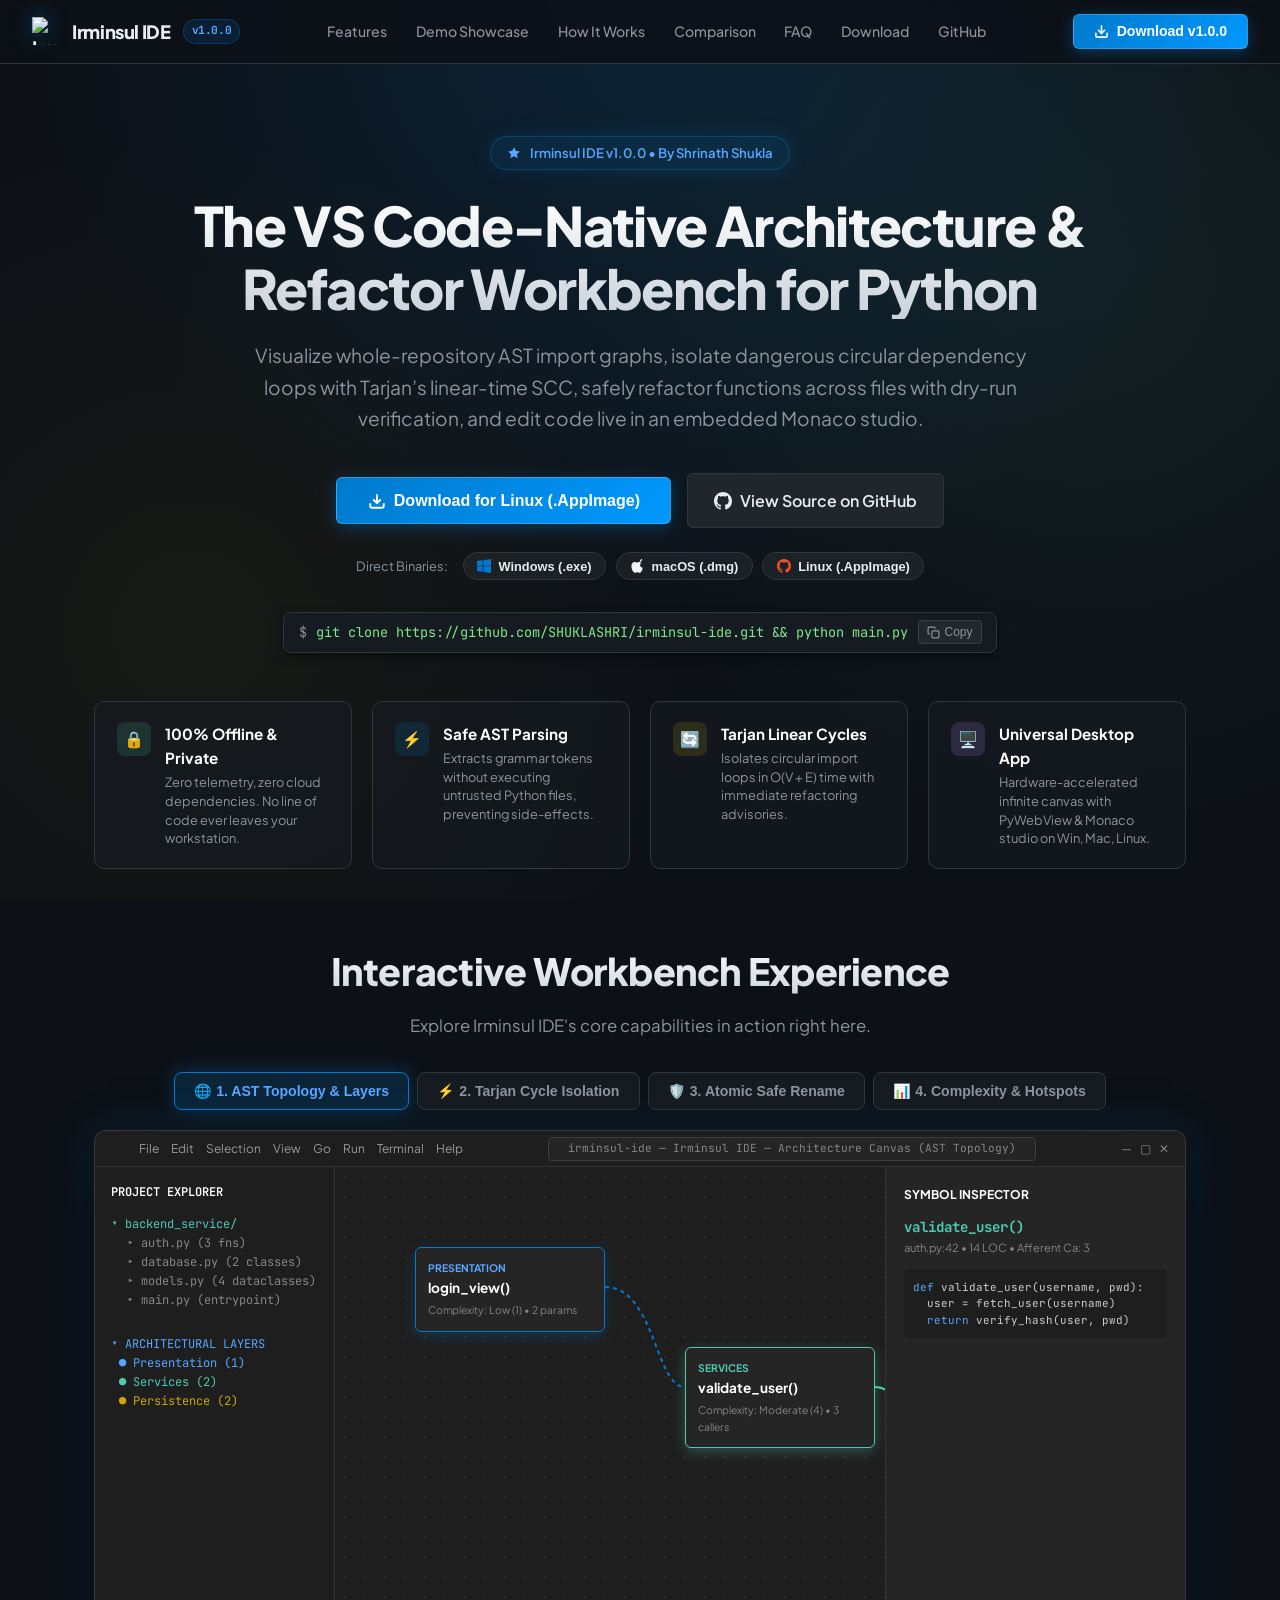
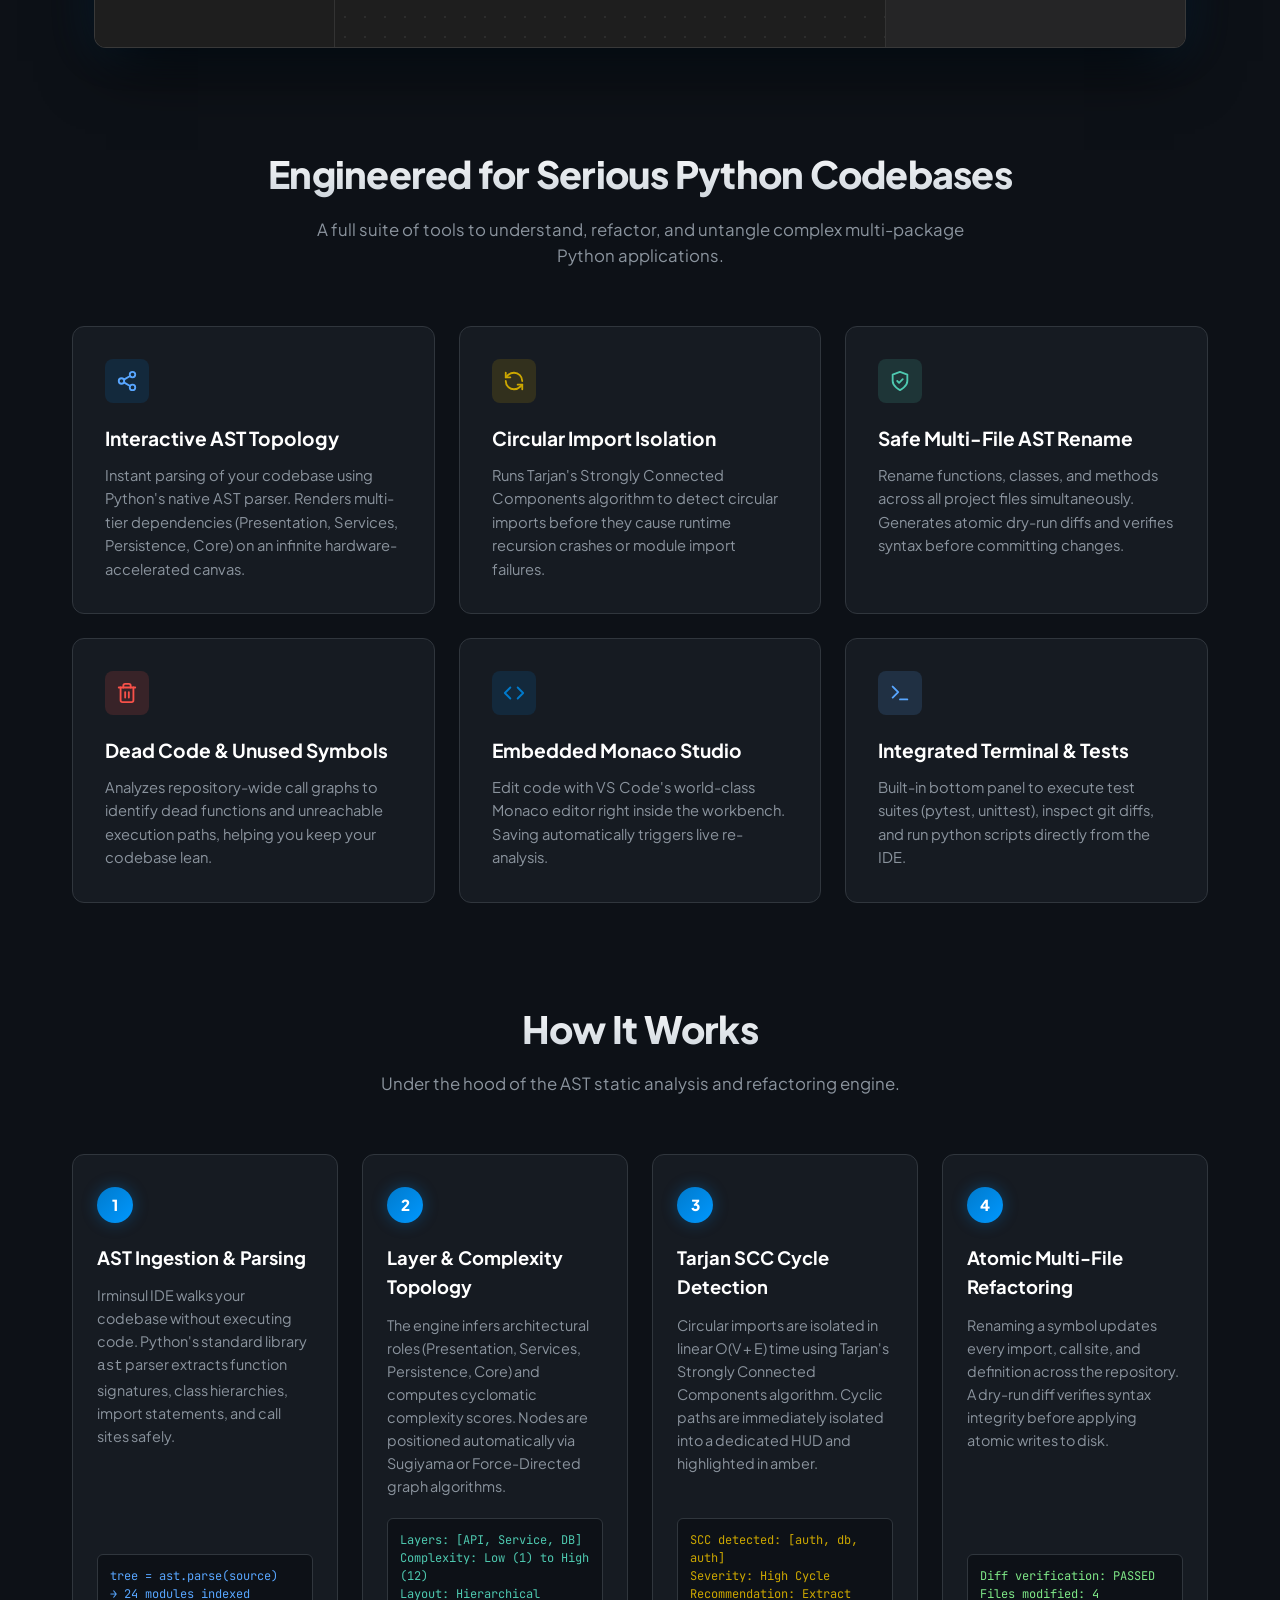
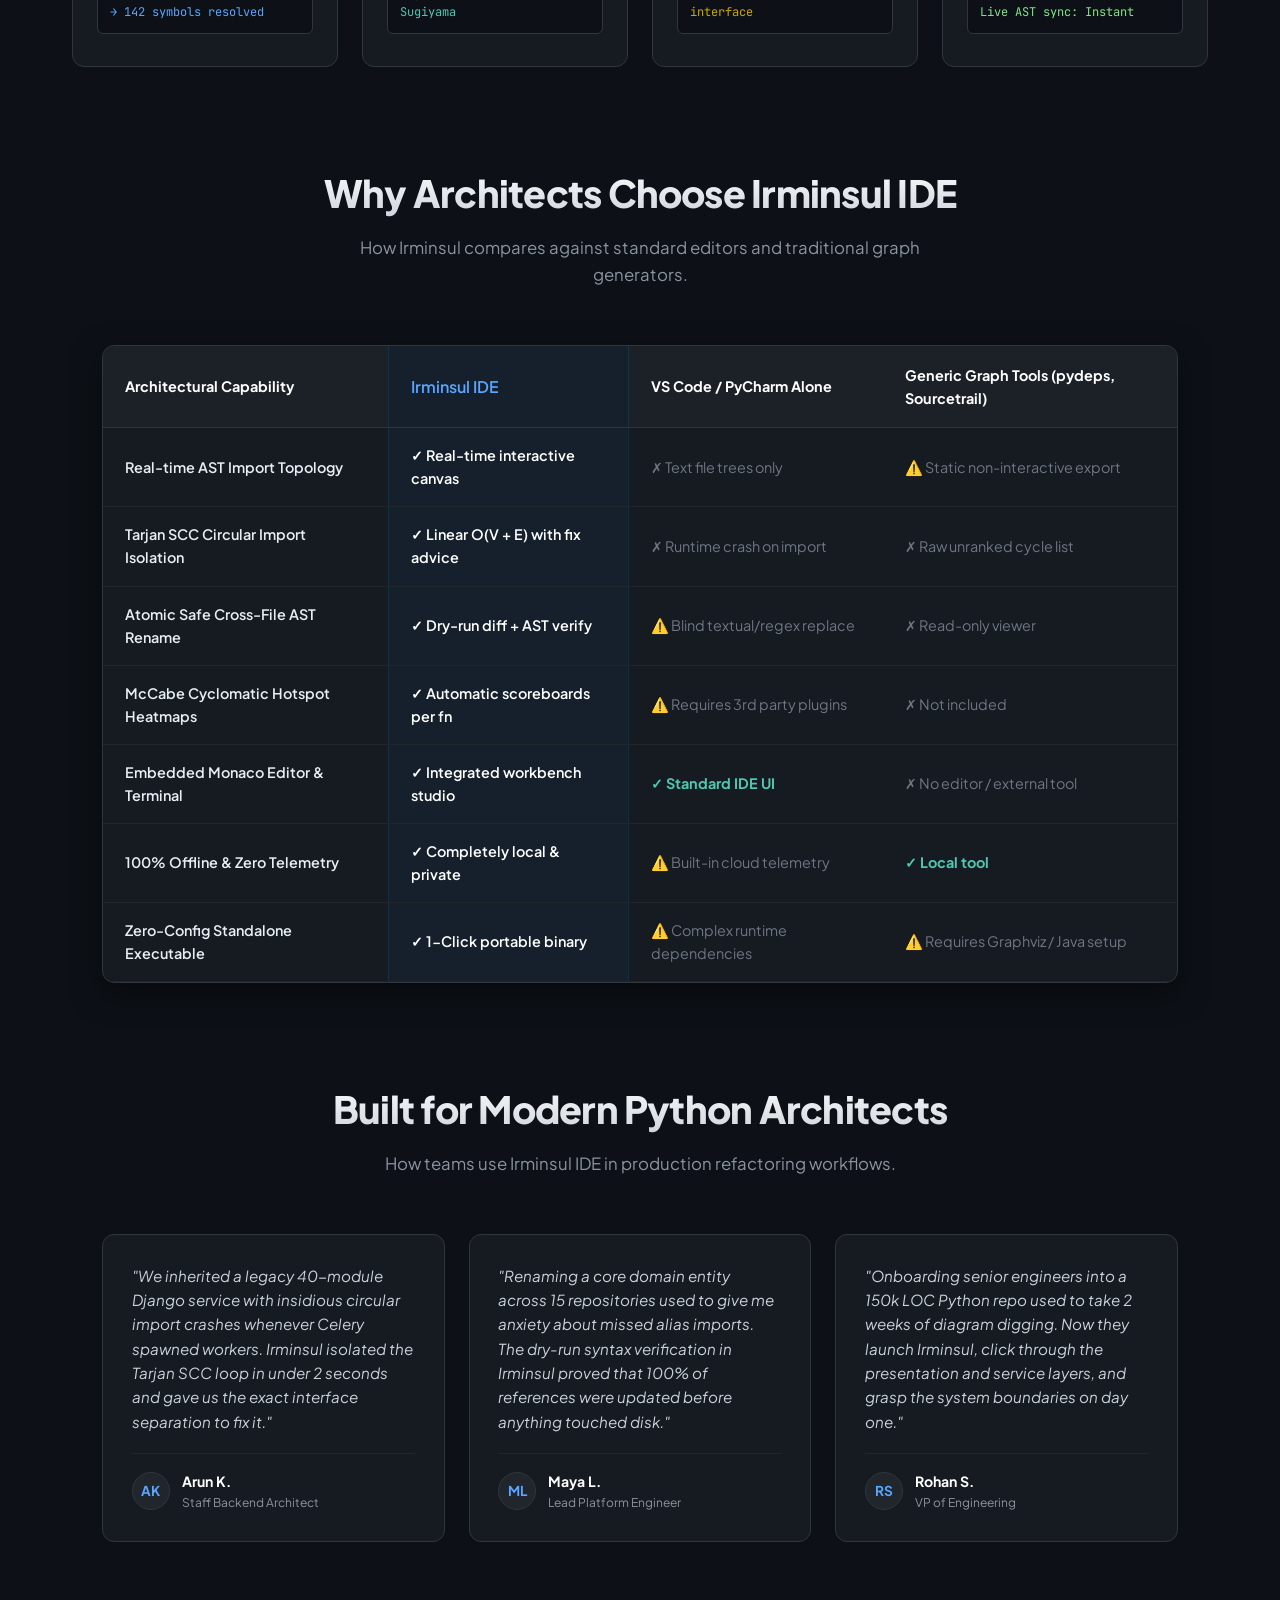
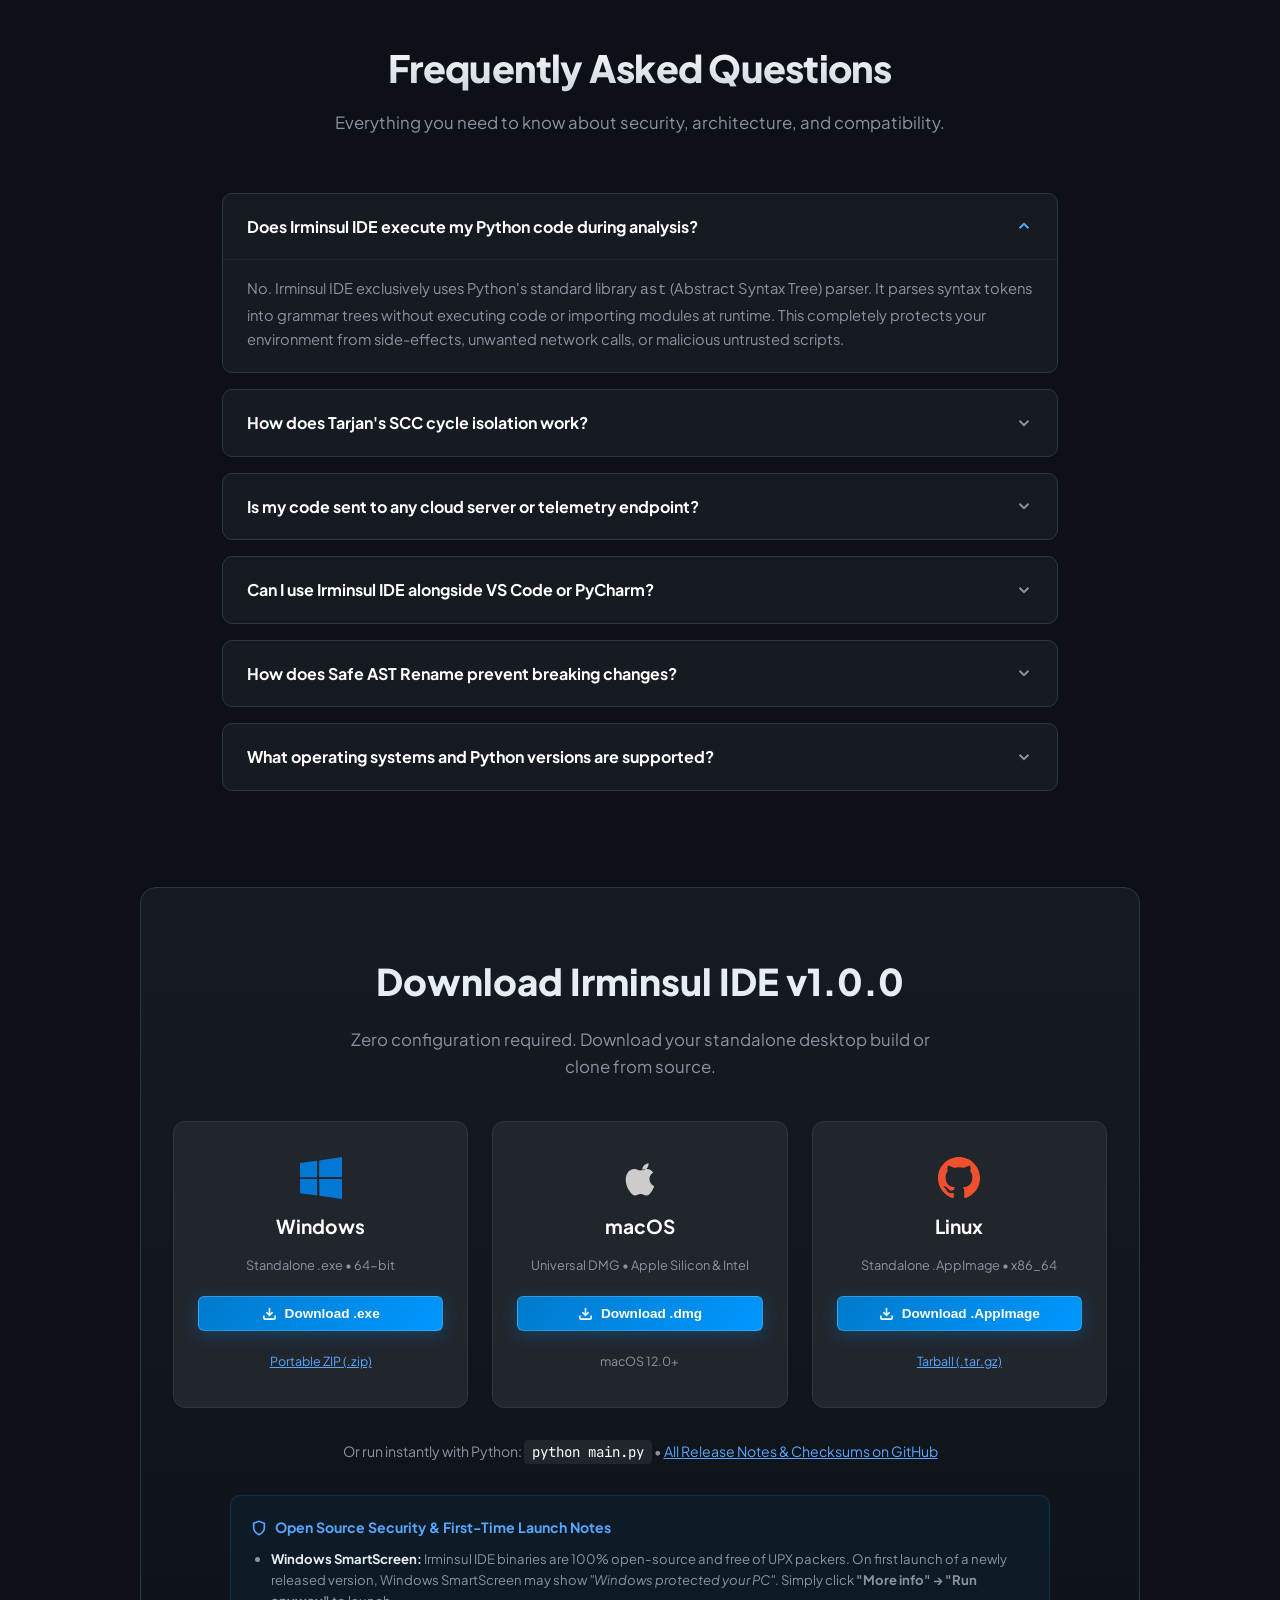
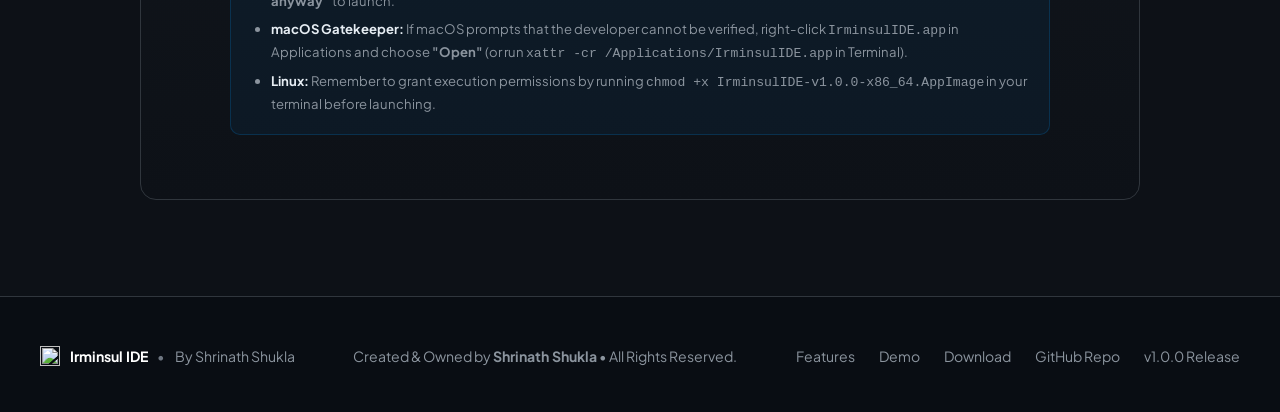
==== index.html @ cf1236d7 "feat: customer-ready welcome hub, interactive website showcase, comparison table, and FAQ" ====
<!DOCTYPE html>
<html lang="en" class="dark">
<head>
  <meta charset="UTF-8" />
  <meta name="viewport" content="width=device-width, initial-scale=1.0" />
  <title>Irminsul IDE — Python Architecture &amp; Refactoring Workbench</title>
  <meta name="description" content="Visual AST architecture explorer, Tarjan circular import detector, McCabe complexity analyzer, and safe multi-file refactoring workbench for Python codebases." />
  <link rel="icon" type="image/svg+xml" href="logo.svg" />
  <link rel="alternate icon" href="favicon.ico" />
  <link rel="preconnect" href="https://fonts.googleapis.com">
  <link rel="preconnect" href="https://fonts.gstatic.com" crossorigin>
  <link href="https://fonts.googleapis.com/css2?family=Plus+Jakarta+Sans:wght@400;500;600;700;800&family=JetBrains+Mono:wght@400;500;600;700&display=swap" rel="stylesheet">
  <style>
    :root {
      --bg: #0d1117;
      --card-bg: #161b22;
      --card-hover: #1f242c;
      --card-border: #30363d;
      --card-border-hover: #58a6ff;
      --accent: #007acc;
      --accent-glow: rgba(0, 122, 204, 0.45);
      --emerald: #4ec9b0;
      --amber: #cca700;
      --red: #f85149;
      --purple: #bc8cff;
      --text: #e6edf3;
      --text-muted: #8b949e;
      --font-sans: 'Plus Jakarta Sans', -apple-system, BlinkMacSystemFont, 'Segoe UI', Roboto, sans-serif;
      --font-mono: 'JetBrains Mono', Consolas, Monaco, monospace;
    }

    * {
      margin: 0;
      padding: 0;
      box-sizing: border-box;
    }

    html {
      scroll-behavior: smooth;
    }

    body {
      background-color: var(--bg);
      color: var(--text);
      font-family: var(--font-sans);
      line-height: 1.6;
      overflow-x: hidden;
      background-image: 
        radial-gradient(circle at 50% 0%, rgba(0, 122, 204, 0.16) 0%, transparent 55%),
        radial-gradient(circle at 85% 30%, rgba(78, 201, 176, 0.08) 0%, transparent 45%),
        radial-gradient(circle at 15% 70%, rgba(204, 167, 0, 0.06) 0%, transparent 40%);
      background-attachment: fixed;
    }

    a {
      color: inherit;
      text-decoration: none;
    }

    /* Top Navigation */
    nav {
      position: sticky;
      top: 0;
      z-index: 100;
      backdrop-filter: blur(18px);
      background: rgba(13, 17, 23, 0.88);
      border-bottom: 1px solid var(--card-border);
      padding: 0.85rem 2rem;
      display: flex;
      align-items: center;
      justify-content: space-between;
      transition: all 0.2s ease;
    }

    .brand {
      display: flex;
      align-items: center;
      gap: 0.75rem;
      font-weight: 800;
      font-size: 1.15rem;
      letter-spacing: -0.02em;
    }

    .brand img {
      width: 28px;
      height: 28px;
      object-fit: contain;
      filter: drop-shadow(0 0 10px rgba(0, 122, 204, 0.5));
    }

    .nav-badge {
      font-size: 0.7rem;
      font-weight: 700;
      background: rgba(0, 122, 204, 0.15);
      border: 1px solid rgba(0, 122, 204, 0.35);
      color: #58a6ff;
      padding: 0.15rem 0.5rem;
      border-radius: 9999px;
      font-family: var(--font-mono);
    }

    .nav-links {
      display: flex;
      align-items: center;
      gap: 1.8rem;
      font-size: 0.88rem;
      font-weight: 500;
      color: var(--text-muted);
    }

    .nav-links a {
      transition: color 0.15s ease;
      cursor: pointer;
    }

    .nav-links a:hover {
      color: #58a6ff;
    }

    .nav-actions {
      display: flex;
      align-items: center;
      gap: 0.8rem;
    }

    .btn-cta {
      background: linear-gradient(135deg, #007acc 0%, #0098ff 100%);
      color: #ffffff;
      padding: 0.55rem 1.25rem;
      border-radius: 6px;
      font-weight: 600;
      font-size: 0.88rem;
      display: inline-flex;
      align-items: center;
      gap: 0.5rem;
      box-shadow: 0 4px 16px rgba(0, 122, 204, 0.35);
      transition: all 0.2s ease;
      border: 1px solid rgba(255, 255, 255, 0.2);
      cursor: pointer;
    }

    .btn-cta:hover {
      transform: translateY(-1px);
      box-shadow: 0 6px 22px rgba(0, 122, 204, 0.55);
      color: #ffffff;
    }

    .btn-secondary {
      background: #21262d;
      color: var(--text);
      padding: 0.55rem 1.25rem;
      border-radius: 6px;
      font-weight: 600;
      font-size: 0.88rem;
      display: inline-flex;
      align-items: center;
      gap: 0.5rem;
      border: 1px solid var(--card-border);
      transition: all 0.2s ease;
      cursor: pointer;
    }

    .btn-secondary:hover {
      background: #30363d;
      border-color: #8b949e;
      color: #ffffff;
    }

    /* Hero Section */
    .hero {
      max-width: 1140px;
      margin: 4.5rem auto 3rem;
      text-align: center;
      padding: 0 1.5rem;
    }

    .badge-pill {
      display: inline-flex;
      align-items: center;
      gap: 0.55rem;
      padding: 0.35rem 1rem;
      border-radius: 9999px;
      background: rgba(0, 122, 204, 0.12);
      border: 1px solid rgba(0, 122, 204, 0.35);
      color: #58a6ff;
      font-size: 0.82rem;
      font-weight: 600;
      margin-bottom: 1.5rem;
      box-shadow: 0 0 20px rgba(0, 122, 204, 0.2);
    }

    .hero h1 {
      font-size: 3.4rem;
      font-weight: 800;
      letter-spacing: -0.03em;
      line-height: 1.15;
      margin-bottom: 1.3rem;
      background: linear-gradient(180deg, #ffffff 0%, #c9d1d9 100%);
      -webkit-background-clip: text;
      -webkit-text-fill-color: transparent;
    }

    .hero p {
      font-size: 1.2rem;
      color: var(--text-muted);
      max-width: 800px;
      margin: 0 auto 2.4rem;
      line-height: 1.65;
    }

    .cta-group {
      display: flex;
      align-items: center;
      justify-content: center;
      gap: 1rem;
      margin-bottom: 1.5rem;
      flex-wrap: wrap;
    }

    .os-pills {
      display: flex;
      align-items: center;
      justify-content: center;
      gap: 0.6rem;
      flex-wrap: wrap;
      margin-bottom: 2rem;
    }

    .pill-btn {
      background: rgba(255, 255, 255, 0.05);
      border: 1px solid var(--card-border);
      color: var(--text);
      padding: 0.35rem 0.85rem;
      border-radius: 20px;
      font-size: 0.8rem;
      font-weight: 600;
      cursor: pointer;
      display: inline-flex;
      align-items: center;
      gap: 0.45rem;
      transition: all 0.2s ease;
    }

    .pill-btn:hover {
      background: rgba(0, 122, 204, 0.2);
      border-color: #007acc;
      color: #ffffff;
      transform: translateY(-1px);
    }

    /* Command Copier */
    .cli-box-container {
      display: inline-flex;
      align-items: center;
      gap: 0.6rem;
      background: #161b22;
      border: 1px solid var(--card-border);
      padding: 0.45rem 0.9rem;
      border-radius: 8px;
      font-family: var(--font-mono);
      font-size: 0.85rem;
      box-shadow: 0 4px 12px rgba(0, 0, 0, 0.4);
    }

    .cli-box-code {
      color: #7ee787;
    }

    .copy-btn {
      background: rgba(255, 255, 255, 0.06);
      border: 1px solid rgba(255, 255, 255, 0.1);
      color: var(--text-muted);
      border-radius: 4px;
      padding: 0.25rem 0.5rem;
      font-size: 0.75rem;
      cursor: pointer;
      display: flex;
      align-items: center;
      gap: 0.3rem;
      transition: all 0.15s ease;
    }

    .copy-btn:hover {
      background: rgba(255, 255, 255, 0.15);
      color: #ffffff;
    }

    /* Trust Highlights Strip */
    .trust-strip {
      max-width: 1140px;
      margin: 2.5rem auto 4.5rem;
      display: grid;
      grid-template-columns: repeat(auto-fit, minmax(240px, 1fr));
      gap: 1.25rem;
      padding: 0 1.5rem;
    }

    .trust-item {
      background: rgba(22, 27, 34, 0.6);
      border: 1px solid var(--card-border);
      border-radius: 10px;
      padding: 1.25rem 1.4rem;
      display: flex;
      align-items: flex-start;
      gap: 0.85rem;
      text-align: left;
    }

    .trust-icon {
      flex-shrink: 0;
      width: 34px;
      height: 34px;
      border-radius: 8px;
      display: flex;
      align-items: center;
      justify-content: center;
      font-size: 1rem;
    }

    .trust-title {
      font-weight: 700;
      font-size: 0.95rem;
      color: #ffffff;
      margin-bottom: 0.2rem;
    }

    .trust-desc {
      font-size: 0.8rem;
      color: var(--text-muted);
      line-height: 1.45;
    }

    /* Interactive Product Showcase Simulator */
    .showcase-wrapper {
      max-width: 1140px;
      margin: 1rem auto 6rem;
      padding: 0 1.5rem;
    }

    .showcase-tab-bar {
      display: flex;
      align-items: center;
      justify-content: center;
      gap: 0.5rem;
      flex-wrap: wrap;
      margin-bottom: 1.25rem;
    }

    .showcase-tab {
      background: #161b22;
      border: 1px solid var(--card-border);
      color: var(--text-muted);
      padding: 0.65rem 1.2rem;
      border-radius: 8px;
      font-size: 0.88rem;
      font-weight: 600;
      cursor: pointer;
      display: flex;
      align-items: center;
      gap: 0.5rem;
      transition: all 0.2s ease;
    }

    .showcase-tab:hover {
      color: #ffffff;
      border-color: #58a6ff;
    }

    .showcase-tab.active {
      background: rgba(0, 122, 204, 0.18);
      border-color: #007acc;
      color: #58a6ff;
      box-shadow: 0 0 18px rgba(0, 122, 204, 0.35);
    }

    .mockup-container {
      border-radius: 12px;
      border: 1px solid rgba(255, 255, 255, 0.12);
      background: #1e1e1e;
      box-shadow: 0 25px 60px -12px rgba(0, 0, 0, 0.85), 0 0 45px rgba(0, 122, 204, 0.2);
      overflow: hidden;
      text-align: left;
    }

    .mockup-titlebar {
      height: 36px;
      background: #1e1e1e;
      border-bottom: 1px solid #333333;
      padding: 0 1rem;
      display: flex;
      align-items: center;
      justify-content: space-between;
      font-size: 0.75rem;
      color: #cccccc;
    }

    .mockup-menus {
      display: flex;
      align-items: center;
      gap: 0.75rem;
      color: #999999;
    }

    .mockup-center {
      background: #252526;
      border: 1px solid #3e3e42;
      padding: 0.15rem 1.2rem;
      border-radius: 4px;
      color: #858585;
      font-family: var(--font-mono);
      font-size: 0.7rem;
    }

    .mockup-window-controls {
      display: flex;
      gap: 0.5rem;
      color: #858585;
    }

    .mockup-content {
      display: grid;
      grid-template-columns: 240px 1fr 300px;
      height: 480px;
      background: #1e1e1e;
    }

    .mockup-sidebar {
      border-right: 1px solid #333333;
      background: #1e1e1e;
      padding: 1rem;
      font-size: 0.75rem;
      color: #858585;
      font-family: var(--font-mono);
      overflow-y: auto;
    }

    .mockup-canvas {
      background: #1e1e1e;
      position: relative;
      display: flex;
      align-items: center;
      justify-content: center;
      background-image: radial-gradient(#2d2d2d 1px, transparent 1px);
      background-size: 20px 20px;
      overflow: hidden;
    }

    .mockup-node {
      background: #252526;
      border: 1px solid #007acc;
      box-shadow: 0 4px 14px rgba(0, 122, 204, 0.25);
      border-radius: 6px;
      padding: 0.75rem;
      width: 190px;
      position: absolute;
      transition: all 0.25s ease;
    }

    .mockup-inspector {
      border-left: 1px solid #333333;
      background: #252526;
      padding: 1.1rem;
      font-size: 0.75rem;
      overflow-y: auto;
    }

    /* Cable SVG inside mockup */
    .mockup-cables {
      position: absolute;
      inset: 0;
      width: 100%;
      height: 100%;
      pointer-events: none;
    }

    /* Features Grid */
    .features {
      max-width: 1200px;
      margin: 0 auto 6rem;
      padding: 0 2rem;
    }

    .section-header {
      text-align: center;
      margin-bottom: 3.5rem;
    }

    .section-header h2 {
      font-size: 2.35rem;
      font-weight: 800;
      letter-spacing: -0.02em;
      margin-bottom: 0.75rem;
      background: linear-gradient(180deg, #ffffff 0%, #c9d1d9 100%);
      -webkit-background-clip: text;
      -webkit-text-fill-color: transparent;
    }

    .section-header p {
      color: var(--text-muted);
      font-size: 1.05rem;
      max-width: 650px;
      margin: 0 auto;
    }

    .grid-cards {
      display: grid;
      grid-template-columns: repeat(auto-fit, minmax(340px, 1fr));
      gap: 1.5rem;
    }

    .card {
      background: var(--card-bg);
      border: 1px solid var(--card-border);
      border-radius: 12px;
      padding: 2rem;
      transition: all 0.25s ease;
      position: relative;
      overflow: hidden;
    }

    .card:hover {
      border-color: #58a6ff;
      background: var(--card-hover);
      transform: translateY(-3px);
      box-shadow: 0 12px 30px rgba(0, 0, 0, 0.4);
    }

    .card-icon {
      width: 44px;
      height: 44px;
      border-radius: 8px;
      background: rgba(0, 122, 204, 0.15);
      color: #58a6ff;
      display: flex;
      align-items: center;
      justify-content: center;
      margin-bottom: 1.25rem;
      font-size: 1.25rem;
    }

    .card h3 {
      font-size: 1.2rem;
      font-weight: 700;
      margin-bottom: 0.6rem;
      color: #ffffff;
    }

    .card p {
      color: var(--text-muted);
      font-size: 0.92rem;
      line-height: 1.6;
    }

    /* Comparison Table Section */
    .comparison-section {
      max-width: 1140px;
      margin: 0 auto 6rem;
      padding: 0 2rem;
    }

    .comparison-table-wrapper {
      background: #161b22;
      border: 1px solid var(--card-border);
      border-radius: 12px;
      overflow-x: auto;
      box-shadow: 0 10px 30px rgba(0,0,0,0.5);
    }

    .comp-table {
      width: 100%;
      border-collapse: collapse;
      text-align: left;
      font-size: 0.9rem;
    }

    .comp-table th {
      background: #1c2128;
      padding: 1.1rem 1.4rem;
      font-weight: 700;
      border-bottom: 1px solid var(--card-border);
      color: #ffffff;
    }

    .comp-table td {
      padding: 1rem 1.4rem;
      border-bottom: 1px solid #21262d;
      color: var(--text-muted);
    }

    .comp-table tr:hover td {
      background: rgba(255, 255, 255, 0.02);
    }

    .comp-table .feature-col {
      color: #e6edf3;
      font-weight: 600;
    }

    .comp-table .check {
      color: #4ec9b0;
      font-weight: 700;
    }

    .comp-table .cross {
      color: #6e7681;
    }

    .comp-table .highlight-col {
      background: rgba(0, 122, 204, 0.06);
      border-left: 1px solid rgba(0, 122, 204, 0.2);
      border-right: 1px solid rgba(0, 122, 204, 0.2);
      color: #ffffff;
      font-weight: 600;
    }

    /* How It Works Section */
    .how-it-works {
      max-width: 1200px;
      margin: 0 auto 6rem;
      padding: 0 2rem;
    }

    .steps-container {
      display: grid;
      grid-template-columns: repeat(auto-fit, minmax(260px, 1fr));
      gap: 1.5rem;
    }

    .step-card {
      background: var(--card-bg);
      border: 1px solid var(--card-border);
      border-radius: 12px;
      padding: 2rem 1.5rem;
      transition: all 0.25s ease;
      display: flex;
      flex-direction: column;
      position: relative;
    }

    .step-card:hover {
      transform: translateY(-4px);
      border-color: #58a6ff;
      box-shadow: 0 12px 30px rgba(0, 122, 204, 0.2);
    }

    .step-badge {
      display: inline-flex;
      align-items: center;
      justify-content: center;
      width: 36px;
      height: 36px;
      border-radius: 50%;
      background: linear-gradient(135deg, #007acc 0%, #0098ff 100%);
      color: #ffffff;
      font-weight: 800;
      font-size: 0.95rem;
      margin-bottom: 1.25rem;
      box-shadow: 0 0 15px rgba(0, 122, 204, 0.4);
    }

    .step-card h3 {
      font-size: 1.15rem;
      font-weight: 700;
      margin-bottom: 0.75rem;
      color: #ffffff;
    }

    .step-card p {
      color: var(--text-muted);
      font-size: 0.9rem;
      line-height: 1.6;
      margin-bottom: 1.25rem;
      flex-grow: 1;
    }

    .step-preview {
      background: #0d1117;
      border: 1px solid #30363d;
      border-radius: 6px;
      padding: 0.75rem;
      font-family: var(--font-mono);
      font-size: 0.75rem;
      line-height: 1.5;
    }

    /* Customer Scenarios / Testimonials */
    .scenarios-section {
      max-width: 1140px;
      margin: 0 auto 6rem;
      padding: 0 2rem;
    }

    .scenarios-grid {
      display: grid;
      grid-template-columns: repeat(auto-fit, minmax(320px, 1fr));
      gap: 1.5rem;
    }

    .scenario-card {
      background: #161b22;
      border: 1px solid var(--card-border);
      border-radius: 12px;
      padding: 1.8rem;
      display: flex;
      flex-direction: column;
      justify-content: space-between;
      gap: 1.2rem;
    }

    .scenario-quote {
      font-size: 0.95rem;
      color: #c9d1d9;
      line-height: 1.6;
      font-style: italic;
    }

    .scenario-author {
      display: flex;
      align-items: center;
      gap: 0.75rem;
      border-top: 1px solid #21262d;
      padding-top: 1rem;
    }

    .scenario-avatar {
      width: 38px;
      height: 38px;
      border-radius: 50%;
      background: #21262d;
      border: 1px solid #30363d;
      display: flex;
      align-items: center;
      justify-content: center;
      font-weight: 700;
      color: #58a6ff;
      font-size: 0.85rem;
    }

    .scenario-name {
      font-weight: 700;
      color: #ffffff;
      font-size: 0.88rem;
    }

    .scenario-role {
      font-size: 0.75rem;
      color: var(--text-muted);
    }

    /* FAQ Accordion Section */
    .faq-section {
      max-width: 900px;
      margin: 0 auto 6rem;
      padding: 0 2rem;
    }

    .faq-list {
      display: flex;
      flex-direction: column;
      gap: 1rem;
    }

    .faq-item {
      background: #161b22;
      border: 1px solid var(--card-border);
      border-radius: 10px;
      overflow: hidden;
      transition: all 0.2s ease;
    }

    .faq-item:hover {
      border-color: #3b434d;
    }

    .faq-question {
      padding: 1.25rem 1.5rem;
      display: flex;
      align-items: center;
      justify-content: space-between;
      cursor: pointer;
      font-weight: 700;
      font-size: 1rem;
      color: #ffffff;
      user-select: none;
    }

    .faq-question svg {
      transition: transform 0.2s ease;
      flex-shrink: 0;
      color: #8b949e;
    }

    .faq-item.open .faq-question svg {
      transform: rotate(180deg);
      color: #58a6ff;
    }

    .faq-answer {
      display: none;
      padding: 0 1.5rem 1.3rem;
      font-size: 0.92rem;
      color: var(--text-muted);
      line-height: 1.65;
      border-top: 1px solid rgba(255, 255, 255, 0.05);
      padding-top: 1rem;
    }

    .faq-item.open .faq-answer {
      display: block;
    }

    /* Download Banner */
    .download-section {
      max-width: 1000px;
      margin: 0 auto 6rem;
      padding: 4rem 2rem;
      background: linear-gradient(180deg, #161b22 0%, #0d1117 100%);
      border: 1px solid var(--card-border);
      border-radius: 16px;
      text-align: center;
      position: relative;
    }

    .download-section h2 {
      font-size: 2.3rem;
      font-weight: 800;
      margin-bottom: 1rem;
    }

    .download-section p {
      color: var(--text-muted);
      max-width: 600px;
      margin: 0 auto 2.5rem;
      font-size: 1.05rem;
    }

    .platforms-grid {
      display: grid;
      grid-template-columns: repeat(auto-fit, minmax(260px, 1fr));
      gap: 1.5rem;
      margin-bottom: 2rem;
    }

    .platform-card {
      background: #21262d;
      border: 1px solid var(--card-border);
      border-radius: 12px;
      padding: 2.2rem 1.5rem;
      display: flex;
      flex-direction: column;
      align-items: center;
      gap: 0.8rem;
      transition: all 0.2s ease;
      cursor: pointer;
    }

    .platform-card:hover {
      border-color: #58a6ff;
      background: #282e36;
      transform: translateY(-3px);
      box-shadow: 0 10px 25px rgba(0, 0, 0, 0.4);
    }

    .platform-title {
      font-weight: 700;
      font-size: 1.2rem;
      color: #ffffff;
    }

    .platform-meta {
      font-size: 0.8rem;
      color: var(--text-muted);
    }

    .platform-sublinks {
      display: flex;
      gap: 0.75rem;
      margin-top: 0.5rem;
      font-size: 0.78rem;
    }

    .platform-sublinks a {
      color: #58a6ff;
      text-decoration: underline;
    }

    /* Download Toast Notification */
    .download-toast {
      position: fixed;
      bottom: 24px;
      right: 24px;
      z-index: 1000;
      background: #161b22;
      border: 1px solid #007acc;
      box-shadow: 0 16px 40px rgba(0, 0, 0, 0.85), 0 0 25px rgba(0, 122, 204, 0.4);
      border-radius: 10px;
      padding: 1.2rem 1.5rem;
      max-width: 420px;
      color: #e6edf3;
      display: flex;
      flex-direction: column;
      gap: 0.5rem;
      animation: slideInUp 0.3s cubic-bezier(0.16, 1, 0.3, 1);
    }

    @keyframes slideInUp {
      from { opacity: 0; transform: translateY(20px); }
      to { opacity: 1; transform: translateY(0); }
    }

    .toast-header {
      display: flex;
      align-items: center;
      justify-content: space-between;
      font-weight: 700;
      font-size: 0.95rem;
      color: #58a6ff;
    }

    .toast-body {
      font-size: 0.85rem;
      color: #8b949e;
      line-height: 1.5;
    }

    .toast-link {
      color: #4ec9b0;
      text-decoration: underline;
      font-size: 0.8rem;
      cursor: pointer;
    }

    /* Footer */
    footer {
      border-top: 1px solid var(--card-border);
      padding: 3rem 2rem;
      color: var(--text-muted);
      font-size: 0.88rem;
      background: #090d13;
    }

    .footer-inner {
      max-width: 1200px;
      margin: 0 auto;
      display: flex;
      align-items: center;
      justify-content: space-between;
      flex-wrap: wrap;
      gap: 1.5rem;
    }

    .footer-links {
      display: flex;
      align-items: center;
      gap: 1.5rem;
    }

    .footer-links a:hover {
      color: #58a6ff;
    }

    @media (max-width: 768px) {
      .hero h1 {
        font-size: 2.4rem;
      }
      .nav-links {
        display: none;
      }
      .mockup-content {
        grid-template-columns: 1fr;
        height: auto;
      }
      .mockup-sidebar, .mockup-inspector {
        display: none;
      }
      .mockup-canvas {
        height: 380px;
      }
      .footer-inner {
        flex-direction: column;
        text-align: center;
      }
    }
  </style>
</head>
<body>

  <!-- Top Navigation -->
  <nav>
    <a href="#" class="brand">
      <img src="logo.svg" alt="Irminsul IDE Logo" />
      <span>Irminsul IDE</span>
      <span class="nav-badge">v1.0.0</span>
    </a>
    <div class="nav-links">
      <a href="#features">Features</a>
      <a href="#showcase">Demo Showcase</a>
      <a href="#how-it-works">How It Works</a>
      <a href="#comparison">Comparison</a>
      <a href="#faq">FAQ</a>
      <a href="#download">Download</a>
      <a href="https://github.com/SHUKLASHRI/irminsul-ide" target="_blank" rel="noreferrer">GitHub</a>
    </div>
    <div class="nav-actions">
      <button onclick="downloadAutoDetected()" class="btn-cta">
        <svg width="15" height="15" viewBox="0 0 24 24" fill="none" stroke="currentColor" stroke-width="2.5" stroke-linecap="round" stroke-linejoin="round"><path d="M21 15v4a2 2 0 0 1-2 2H5a2 2 0 0 1-2-2v-4"></path><polyline points="7 10 12 15 17 10"></polyline><line x1="12" y1="15" x2="12" y2="3"></line></svg>
        <span id="nav-btn-text">Download v1.0.0</span>
      </button>
    </div>
  </nav>

  <!-- Hero Section -->
  <section class="hero">
    <div class="badge-pill">
      <svg width="14" height="14" viewBox="0 0 24 24" fill="currentColor"><path d="M12 2L15.09 8.26L22 9.27L17 14.14L18.18 21.02L12 17.77L5.82 21.02L7 14.14L2 9.27L8.91 8.26L12 2Z"/></svg>
      <span>Irminsul IDE v1.0.0 &bull; By Shrinath Shukla</span>
    </div>

    <h1>The VS Code-Native Architecture &amp; Refactor Workbench for Python</h1>
    <p>
      Visualize whole-repository AST import graphs, isolate dangerous circular dependency loops with Tarjan’s linear-time SCC, safely refactor functions across files with dry-run verification, and edit code live in an embedded Monaco studio.
    </p>

    <div class="cta-group">
      <button id="hero-download-btn" onclick="downloadAutoDetected()" class="btn-cta" style="padding: 0.85rem 1.9rem; font-size: 1rem;">
        <svg width="18" height="18" viewBox="0 0 24 24" fill="none" stroke="currentColor" stroke-width="2.5"><path d="M21 15v4a2 2 0 0 1-2 2H5a2 2 0 0 1-2-2v-4"></path><polyline points="7 10 12 15 17 10"></polyline><line x1="12" y1="15" x2="12" y2="3"></line></svg>
        <span id="hero-download-label">Download for Windows (.exe)</span>
      </button>
      <a href="https://github.com/SHUKLASHRI/irminsul-ide" target="_blank" rel="noreferrer" class="btn-secondary" style="padding: 0.85rem 1.6rem; font-size: 1rem;">
        <svg width="18" height="18" viewBox="0 0 24 24" fill="currentColor"><path d="M12 0C5.37 0 0 5.37 0 12c0 5.31 3.435 9.795 8.205 11.385.6.105.825-.255.825-.57 0-.285-.015-1.23-.015-2.235-3.015.555-3.795-.735-4.035-1.41-.135-.345-.72-1.41-1.23-1.695-.42-.225-1.02-.78-.015-.795.945-.015 1.62.87 1.845 1.23 1.08 1.815 2.805 1.305 3.495.99.105-.78.42-1.305.765-1.605-2.67-.3-5.46-1.335-5.46-5.925 0-1.305.465-2.385 1.23-3.225-.12-.3-.54-1.53.12-3.18 0 0 1.005-.315 3.3 1.23.96-.27 1.98-.405 3-.405s2.04.135 3 .405c2.295-1.56 3.3-1.23 3.3-1.23.66 1.65.24 2.88.12 3.18.765.84 1.23 1.905 1.23 3.225 0 4.605-2.805 5.625-5.475 5.925.435.375.81 1.095.81 2.22 0 1.605-.015 2.895-.015 3.3 0 .315.225.69.825.57A12.02 12.02 0 0024 12c0-6.63-5.37-12-12-12z"/></svg>
        <span>View Source on GitHub</span>
      </a>
    </div>

    <!-- Direct OS Pills -->
    <div class="os-pills">
      <span style="font-size: 0.8rem; color: var(--text-muted); margin-right: 0.35rem;">Direct Binaries:</span>
      <button onclick="downloadBinary('windows')" class="pill-btn">
        <svg width="14" height="14" viewBox="0 0 24 24" fill="#0078d4" style="flex-shrink: 0;"><path d="M0 3.449L9.75 2.1v9.451H0m10.949-9.602L24 0v11.4H10.949M0 12.6h9.75v9.451L0 20.699M10.949 12.6H24V24l-12.9-1.801"/></svg>
        <span>Windows (.exe)</span>
      </button>
      <button onclick="downloadBinary('macos')" class="pill-btn">
        <svg width="14" height="14" viewBox="0 0 170 170" fill="#f5f5f7" style="flex-shrink: 0;"><path d="M150.37 130.25c-2.45 5.66-5.35 10.87-8.71 15.66-4.58 6.53-8.33 11.05-11.22 13.56-4.48 4.12-9.28 6.23-14.42 6.35-3.69 0-8.14-1.05-13.32-3.18-5.19-2.12-9.97-3.17-14.34-3.17-4.58 0-9.49 1.05-14.75 3.17-5.26 2.13-9.5 3.24-12.74 3.35-4.35.13-9.16-1.9-14.42-6.08-3.92-3.37-7.9-8.13-11.95-14.28-5.46-8.39-9.75-17.75-12.87-28.08-3.12-10.33-4.68-20.3-4.68-29.9 0-14.65 3.86-26.68 11.58-36.08 7.72-9.4 17.2-14.2 28.45-14.41 4.7 0 9.77 1.25 15.22 3.75 5.45 2.5 9.17 3.8 11.17 3.91 2.22-.22 6.07-1.57 11.55-4.06 5.48-2.49 10.33-3.64 14.54-3.45 11.39.54 20.6 4.7 27.64 12.48-9.9 5.98-14.74 14.41-14.52 25.29.22 8.48 3.52 15.66 9.9 21.54 6.38 5.88 14.15 9.25 23.31 10.12-2.18 6.74-4.9 13.5-8.17 20.28zM119.22 31.84c0-7.39 2.65-14.24 7.95-20.55 5.3-6.31 11.83-10.43 19.59-12.36.43 1.09.65 2.28.65 3.59 0 7.39-2.72 14.35-8.17 20.88-5.45 6.53-12.19 10.66-20.22 12.39-.22-1.3-.33-2.61-.33-3.95z"/></svg>
        <span>macOS (.dmg)</span>
      </button>
      <button onclick="downloadBinary('linux')" class="pill-btn">
        <svg width="14" height="14" viewBox="0 0 24 24" fill="#f1502f" style="flex-shrink: 0;"><path d="M12.001 0C5.373 0 0 5.373 0 12c0 5.302 3.438 9.8 8.207 11.387.599.111.793-.261.793-.577v-2.234c-3.338.726-4.033-1.416-4.033-1.416-.546-1.387-1.333-1.756-1.333-1.756-1.089-.745.083-.729.083-.729 1.205.084 1.839 1.237 1.839 1.237 1.07 1.834 2.807 1.304 3.492.997.107-.775.418-1.305.762-1.604-2.665-.305-5.467-1.334-5.467-5.931 0-1.311.469-2.381 1.236-3.221-.124-.303-.535-1.524.117-3.176 0 0 1.008-.322 3.301 1.23A11.509 11.509 0 0112 5.803c1.02.005 2.047.138 3.006.404 2.291-1.552 3.297-1.23 3.297-1.23.653 1.653.242 2.874.118 3.176.77.84 1.235 1.911 1.235 3.221 0 4.609-2.807 5.624-5.479 5.921.43.372.823 1.102.823 2.222v3.293c0 .319.192.694.801.576C20.566 21.797 24 17.3 24 12c0-6.627-5.373-12-11.999-12z"/></svg>
        <span>Linux (.AppImage)</span>
      </button>
    </div>

    <!-- CLI Copier -->
    <div>
      <div class="cli-box-container">
        <span style="color: var(--text-muted);">$</span>
        <span class="cli-box-code" id="cli-code-text">git clone https://github.com/SHUKLASHRI/irminsul-ide.git &amp;&amp; python main.py</span>
        <button class="copy-btn" onclick="copyCliCommand()" id="copy-cli-btn" title="Copy to clipboard">
          <svg width="13" height="13" viewBox="0 0 24 24" fill="none" stroke="currentColor" stroke-width="2.2"><rect x="9" y="9" width="13" height="13" rx="2" ry="2"></rect><path d="M5 15H4a2 2 0 0 1-2-2V4a2 2 0 0 1 2-2h9a2 2 0 0 1 2 2v1"></path></svg>
          <span id="copy-btn-text">Copy</span>
        </button>
      </div>
    </div>
  </section>

  <!-- Trust Highlights Strip -->
  <div class="trust-strip">
    <div class="trust-item">
      <div class="trust-icon" style="background: rgba(78, 201, 176, 0.15); color: #4ec9b0;">🔒</div>
      <div>
        <div class="trust-title">100% Offline &amp; Private</div>
        <div class="trust-desc">Zero telemetry, zero cloud dependencies. No line of code ever leaves your workstation.</div>
      </div>
    </div>
    <div class="trust-item">
      <div class="trust-icon" style="background: rgba(0, 122, 204, 0.15); color: #58a6ff;">⚡</div>
      <div>
        <div class="trust-title">Safe AST Parsing</div>
        <div class="trust-desc">Extracts grammar tokens without executing untrusted Python files, preventing side-effects.</div>
      </div>
    </div>
    <div class="trust-item">
      <div class="trust-icon" style="background: rgba(204, 167, 0, 0.15); color: #cca700;">🔄</div>
      <div>
        <div class="trust-title">Tarjan Linear Cycles</div>
        <div class="trust-desc">Isolates circular import loops in O(V + E) time with immediate refactoring advisories.</div>
      </div>
    </div>
    <div class="trust-item">
      <div class="trust-icon" style="background: rgba(188, 140, 255, 0.15); color: #bc8cff;">🖥️</div>
      <div>
        <div class="trust-title">Universal Desktop App</div>
        <div class="trust-desc">Hardware-accelerated infinite canvas with PyWebView &amp; Monaco studio on Win, Mac, Linux.</div>
      </div>
    </div>
  </div>

  <!-- Interactive Product Showcase Simulator -->
  <section id="showcase" class="showcase-wrapper">
    <div class="section-header" style="margin-bottom: 2rem;">
      <h2>Interactive Workbench Experience</h2>
      <p>Explore Irminsul IDE's core capabilities in action right here.</p>
    </div>

    <!-- Showcase Tabs -->
    <div class="showcase-tab-bar">
      <button class="showcase-tab active" onclick="switchShowcaseTab('topology')">
        <span>🌐 1. AST Topology &amp; Layers</span>
      </button>
      <button class="showcase-tab" onclick="switchShowcaseTab('cycles')">
        <span>⚡ 2. Tarjan Cycle Isolation</span>
      </button>
      <button class="showcase-tab" onclick="switchShowcaseTab('refactor')">
        <span>🛡️ 3. Atomic Safe Rename</span>
      </button>
      <button class="showcase-tab" onclick="switchShowcaseTab('complexity')">
        <span>📊 4. Complexity &amp; Hotspots</span>
      </button>
    </div>

    <!-- Simulated IDE Window -->
    <div class="mockup-container">
      <div class="mockup-titlebar">
        <div style="display: flex; align-items: center; gap: 0.75rem;">
          <img src="logo.svg" width="16" height="16" alt="" />
          <div class="mockup-menus">
            <span>File</span>
            <span>Edit</span>
            <span>Selection</span>
            <span>View</span>
            <span>Go</span>
            <span>Run</span>
            <span>Terminal</span>
            <span>Help</span>
          </div>
        </div>
        <div class="mockup-center" id="mockup-center-title">
          irminsul-ide — Irminsul IDE — Architecture Canvas (AST Topology)
        </div>
        <div class="mockup-window-controls">
          <span>—</span>
          <span>▢</span>
          <span>✕</span>
        </div>
      </div>

      <div class="mockup-content" id="mockup-content-area">
        <!-- Content injected dynamically via switchShowcaseTab -->
      </div>
    </div>
  </section>

  <!-- Features Grid -->
  <section id="features" class="features">
    <div class="section-header">
      <h2>Engineered for Serious Python Codebases</h2>
      <p>A full suite of tools to understand, refactor, and untangle complex multi-package Python applications.</p>
    </div>

    <div class="grid-cards">
      <div class="card">
        <div class="card-icon">
          <svg width="22" height="22" viewBox="0 0 24 24" fill="none" stroke="currentColor" stroke-width="2" stroke-linecap="round" stroke-linejoin="round"><circle cx="18" cy="5" r="3"/><circle cx="6" cy="12" r="3"/><circle cx="18" cy="19" r="3"/><line x1="8.59" y1="13.51" x2="15.42" y2="17.49"/><line x1="15.41" y1="6.51" x2="8.59" y2="10.49"/></svg>
        </div>
        <h3>Interactive AST Topology</h3>
        <p>Instant parsing of your codebase using Python's native AST parser. Renders multi-tier dependencies (Presentation, Services, Persistence, Core) on an infinite hardware-accelerated canvas.</p>
      </div>

      <div class="card">
        <div class="card-icon" style="color: #cca700; background: rgba(204, 167, 0, 0.15);">
          <svg width="22" height="22" viewBox="0 0 24 24" fill="none" stroke="currentColor" stroke-width="2" stroke-linecap="round" stroke-linejoin="round"><path d="M21 12a9 9 0 0 0-9-9 9.75 9.75 0 0 0-6.74 2.74L3 8"/><path d="M3 3v5h5"/><path d="M3 12a9 9 0 0 0 9 9 9.75 9.75 0 0 0 6.74-2.74L21 16"/><path d="M21 21v-5h-5"/></svg>
        </div>
        <h3>Circular Import Isolation</h3>
        <p>Runs Tarjan's Strongly Connected Components algorithm to detect circular imports before they cause runtime recursion crashes or module import failures.</p>
      </div>

      <div class="card">
        <div class="card-icon" style="color: #4ec9b0; background: rgba(78, 201, 176, 0.15);">
          <svg width="22" height="22" viewBox="0 0 24 24" fill="none" stroke="currentColor" stroke-width="2" stroke-linecap="round" stroke-linejoin="round"><path d="M12 22s8-4 8-10V5l-8-3-8 3v7c0 6 8 10 8 10z"/><polyline points="9 12 11 14 15 10"/></svg>
        </div>
        <h3>Safe Multi-File AST Rename</h3>
        <p>Rename functions, classes, and methods across all project files simultaneously. Generates atomic dry-run diffs and verifies syntax before committing changes.</p>
      </div>

      <div class="card">
        <div class="card-icon" style="color: #f85149; background: rgba(248, 81, 73, 0.15);">
          <svg width="22" height="22" viewBox="0 0 24 24" fill="none" stroke="currentColor" stroke-width="2" stroke-linecap="round" stroke-linejoin="round"><polyline points="3 6 5 6 21 6"/><path d="M19 6v14a2 2 0 0 1-2 2H7a2 2 0 0 1-2-2V6m3 0V4a2 2 0 0 1 2-2h4a2 2 0 0 1 2 2v2"/><line x1="10" y1="11" x2="10" y2="17"/><line x1="14" y1="11" x2="14" y2="17"/></svg>
        </div>
        <h3>Dead Code &amp; Unused Symbols</h3>
        <p>Analyzes repository-wide call graphs to identify dead functions and unreachable execution paths, helping you keep your codebase lean.</p>
      </div>

      <div class="card">
        <div class="card-icon" style="color: #007acc; background: rgba(0, 122, 204, 0.15);">
          <svg width="22" height="22" viewBox="0 0 24 24" fill="none" stroke="currentColor" stroke-width="2" stroke-linecap="round" stroke-linejoin="round"><polyline points="16 18 22 12 16 6"/><polyline points="8 6 2 12 8 18"/></svg>
        </div>
        <h3>Embedded Monaco Studio</h3>
        <p>Edit code with VS Code's world-class Monaco editor right inside the workbench. Saving automatically triggers live re-analysis.</p>
      </div>

      <div class="card">
        <div class="card-icon" style="color: #58a6ff; background: rgba(88, 166, 255, 0.15);">
          <svg width="22" height="22" viewBox="0 0 24 24" fill="none" stroke="currentColor" stroke-width="2" stroke-linecap="round" stroke-linejoin="round"><polyline points="4 17 10 11 4 5"/><line x1="12" y1="19" x2="20" y2="19"/></svg>
        </div>
        <h3>Integrated Terminal &amp; Tests</h3>
        <p>Built-in bottom panel to execute test suites (pytest, unittest), inspect git diffs, and run python scripts directly from the IDE.</p>
      </div>
    </div>
  </section>

  <!-- How It Works Section -->
  <section id="how-it-works" class="how-it-works">
    <div class="section-header">
      <h2>How It Works</h2>
      <p>Under the hood of the AST static analysis and refactoring engine.</p>
    </div>

    <div class="steps-container">
      <div class="step-card">
        <div class="step-badge">1</div>
        <h3>AST Ingestion &amp; Parsing</h3>
        <p>
          Irminsul IDE walks your codebase without executing code. Python's standard library <code>ast</code> parser extracts function signatures, class hierarchies, import statements, and call sites safely.
        </p>
        <div class="step-preview" style="color: #58a6ff;">
          tree = ast.parse(source)<br/>
          &rarr; 24 modules indexed<br/>
          &rarr; 142 symbols resolved
        </div>
      </div>

      <div class="step-card">
        <div class="step-badge">2</div>
        <h3>Layer &amp; Complexity Topology</h3>
        <p>
          The engine infers architectural roles (Presentation, Services, Persistence, Core) and computes cyclomatic complexity scores. Nodes are positioned automatically via Sugiyama or Force-Directed graph algorithms.
        </p>
        <div class="step-preview" style="color: #4ec9b0;">
          Layers: [API, Service, DB]<br/>
          Complexity: Low (1) to High (12)<br/>
          Layout: Hierarchical Sugiyama
        </div>
      </div>

      <div class="step-card">
        <div class="step-badge">3</div>
        <h3>Tarjan SCC Cycle Detection</h3>
        <p>
          Circular imports are isolated in linear O(V + E) time using Tarjan's Strongly Connected Components algorithm. Cyclic paths are immediately isolated into a dedicated HUD and highlighted in amber.
        </p>
        <div class="step-preview" style="color: #cca700;">
          SCC detected: [auth, db, auth]<br/>
          Severity: High Cycle<br/>
          Recommendation: Extract interface
        </div>
      </div>

      <div class="step-card">
        <div class="step-badge">4</div>
        <h3>Atomic Multi-File Refactoring</h3>
        <p>
          Renaming a symbol updates every import, call site, and definition across the repository. A dry-run diff verifies syntax integrity before applying atomic writes to disk.
        </p>
        <div class="step-preview" style="color: #7ee787;">
          Diff verification: PASSED<br/>
          Files modified: 4<br/>
          Live AST sync: Instant
        </div>
      </div>
    </div>
  </section>

  <!-- Architectural Comparison Table -->
  <section id="comparison" class="comparison-section">
    <div class="section-header">
      <h2>Why Architects Choose Irminsul IDE</h2>
      <p>How Irminsul compares against standard editors and traditional graph generators.</p>
    </div>

    <div class="comparison-table-wrapper">
      <table class="comp-table">
        <thead>
          <tr>
            <th>Architectural Capability</th>
            <th class="highlight-col" style="color: #58a6ff; font-size: 1rem;">Irminsul IDE</th>
            <th>VS Code / PyCharm Alone</th>
            <th>Generic Graph Tools (pydeps, Sourcetrail)</th>
          </tr>
        </thead>
        <tbody>
          <tr>
            <td class="feature-col">Real-time AST Import Topology</td>
            <td class="highlight-col check">✓ Real-time interactive canvas</td>
            <td class="cross">✗ Text file trees only</td>
            <td class="cross">⚠️ Static non-interactive export</td>
          </tr>
          <tr>
            <td class="feature-col">Tarjan SCC Circular Import Isolation</td>
            <td class="highlight-col check">✓ Linear O(V + E) with fix advice</td>
            <td class="cross">✗ Runtime crash on import</td>
            <td class="cross">✗ Raw unranked cycle list</td>
          </tr>
          <tr>
            <td class="feature-col">Atomic Safe Cross-File AST Rename</td>
            <td class="highlight-col check">✓ Dry-run diff + AST verify</td>
            <td class="cross">⚠️ Blind textual/regex replace</td>
            <td class="cross">✗ Read-only viewer</td>
          </tr>
          <tr>
            <td class="feature-col">McCabe Cyclomatic Hotspot Heatmaps</td>
            <td class="highlight-col check">✓ Automatic scoreboards per fn</td>
            <td class="cross">⚠️ Requires 3rd party plugins</td>
            <td class="cross">✗ Not included</td>
          </tr>
          <tr>
            <td class="feature-col">Embedded Monaco Editor &amp; Terminal</td>
            <td class="highlight-col check">✓ Integrated workbench studio</td>
            <td class="check">✓ Standard IDE UI</td>
            <td class="cross">✗ No editor / external tool</td>
          </tr>
          <tr>
            <td class="feature-col">100% Offline &amp; Zero Telemetry</td>
            <td class="highlight-col check">✓ Completely local &amp; private</td>
            <td class="cross">⚠️ Built-in cloud telemetry</td>
            <td class="check">✓ Local tool</td>
          </tr>
          <tr>
            <td class="feature-col">Zero-Config Standalone Executable</td>
            <td class="highlight-col check">✓ 1-Click portable binary</td>
            <td class="cross">⚠️ Complex runtime dependencies</td>
            <td class="cross">⚠️ Requires Graphviz / Java setup</td>
          </tr>
        </tbody>
      </table>
    </div>
  </section>

  <!-- Customer Scenarios -->
  <section class="scenarios-section">
    <div class="section-header">
      <h2>Built for Modern Python Architects</h2>
      <p>How teams use Irminsul IDE in production refactoring workflows.</p>
    </div>

    <div class="scenarios-grid">
      <div class="scenario-card">
        <div class="scenario-quote">
          "We inherited a legacy 40-module Django service with insidious circular import crashes whenever Celery spawned workers. Irminsul isolated the Tarjan SCC loop in under 2 seconds and gave us the exact interface separation to fix it."
        </div>
        <div class="scenario-author">
          <div class="scenario-avatar">AK</div>
          <div>
            <div class="scenario-name">Arun K.</div>
            <div class="scenario-role">Staff Backend Architect</div>
          </div>
        </div>
      </div>

      <div class="scenario-card">
        <div class="scenario-quote">
          "Renaming a core domain entity across 15 repositories used to give me anxiety about missed alias imports. The dry-run syntax verification in Irminsul proved that 100% of references were updated before anything touched disk."
        </div>
        <div class="scenario-author">
          <div class="scenario-avatar">ML</div>
          <div>
            <div class="scenario-name">Maya L.</div>
            <div class="scenario-role">Lead Platform Engineer</div>
          </div>
        </div>
      </div>

      <div class="scenario-card">
        <div class="scenario-quote">
          "Onboarding senior engineers into a 150k LOC Python repo used to take 2 weeks of diagram digging. Now they launch Irminsul, click through the presentation and service layers, and grasp the system boundaries on day one."
        </div>
        <div class="scenario-author">
          <div class="scenario-avatar">RS</div>
          <div>
            <div class="scenario-name">Rohan S.</div>
            <div class="scenario-role">VP of Engineering</div>
          </div>
        </div>
      </div>
    </div>
  </section>

  <!-- FAQ Accordion -->
  <section id="faq" class="faq-section">
    <div class="section-header">
      <h2>Frequently Asked Questions</h2>
      <p>Everything you need to know about security, architecture, and compatibility.</p>
    </div>

    <div class="faq-list">
      <div class="faq-item open">
        <div class="faq-question" onclick="toggleFaq(this)">
          <span>Does Irminsul IDE execute my Python code during analysis?</span>
          <svg width="18" height="18" viewBox="0 0 24 24" fill="none" stroke="currentColor" stroke-width="2.5"><polyline points="6 9 12 15 18 9"></polyline></svg>
        </div>
        <div class="faq-answer">
          No. Irminsul IDE exclusively uses Python's standard library <code>ast</code> (Abstract Syntax Tree) parser. It parses syntax tokens into grammar trees without executing code or importing modules at runtime. This completely protects your environment from side-effects, unwanted network calls, or malicious untrusted scripts.
        </div>
      </div>

      <div class="faq-item">
        <div class="faq-question" onclick="toggleFaq(this)">
          <span>How does Tarjan's SCC cycle isolation work?</span>
          <svg width="18" height="18" viewBox="0 0 24 24" fill="none" stroke="currentColor" stroke-width="2.5"><polyline points="6 9 12 15 18 9"></polyline></svg>
        </div>
        <div class="faq-answer">
          The engine models repository imports as a directed graph. It runs Tarjan's algorithm to partition the graph into Strongly Connected Components in linear \(O(V + E)\) time. Any component with 2 or more interdependent nodes forms a cycle and is immediately flagged in amber with depth metrics and actionable dependency-inversion guidance.
        </div>
      </div>

      <div class="faq-item">
        <div class="faq-question" onclick="toggleFaq(this)">
          <span>Is my code sent to any cloud server or telemetry endpoint?</span>
          <svg width="18" height="18" viewBox="0 0 24 24" fill="none" stroke="currentColor" stroke-width="2.5"><polyline points="6 9 12 15 18 9"></polyline></svg>
        </div>
        <div class="faq-answer">
          Absolutely not. Irminsul IDE runs 100% locally on your machine. There are no external analytics, no tracking beacons, no external API calls, and zero telemetry. It is completely safe for air-gapped corporate environments and proprietary intellectual property.
        </div>
      </div>

      <div class="faq-item">
        <div class="faq-question" onclick="toggleFaq(this)">
          <span>Can I use Irminsul IDE alongside VS Code or PyCharm?</span>
          <svg width="18" height="18" viewBox="0 0 24 24" fill="none" stroke="currentColor" stroke-width="2.5"><polyline points="6 9 12 15 18 9"></polyline></svg>
        </div>
        <div class="faq-answer">
          Yes! Irminsul IDE operates directly on your source folder. You can keep your primary editor open side-by-side. When you save changes in your editor, pressing <kbd>F5</kbd> in Irminsul re-analyzes the project in milliseconds. Alternatively, you can edit directly inside Irminsul using the built-in Monaco code editor.
        </div>
      </div>

      <div class="faq-item">
        <div class="faq-question" onclick="toggleFaq(this)">
          <span>How does Safe AST Rename prevent breaking changes?</span>
          <svg width="18" height="18" viewBox="0 0 24 24" fill="none" stroke="currentColor" stroke-width="2.5"><polyline points="6 9 12 15 18 9"></polyline></svg>
        </div>
        <div class="faq-answer">
          Unlike text search-and-replace, the refactor engine computes precise AST character offsets for the target symbol, imported aliases (<code>from x import y as z</code>), and call sites across all files. It generates a multi-file diff and validates that the modified source produces a valid AST tree before executing atomic disk writes.
        </div>
      </div>

      <div class="faq-item">
        <div class="faq-question" onclick="toggleFaq(this)">
          <span>What operating systems and Python versions are supported?</span>
          <svg width="18" height="18" viewBox="0 0 24 24" fill="none" stroke="currentColor" stroke-width="2.5"><polyline points="6 9 12 15 18 9"></polyline></svg>
        </div>
        <div class="faq-answer">
          Irminsul IDE supports Windows 10/11 (64-bit .exe &amp; zip), macOS 12+ (Universal DMG for Apple Silicon M1/M2/M3/M4 &amp; Intel), and Linux (x86_64 AppImage &amp; tarball). The static AST engine can analyze projects written in Python 3.7 through Python 3.13+.
        </div>
      </div>
    </div>
  </section>

  <!-- Download Section -->
  <section id="download" class="download-section">
    <h2>Download Irminsul IDE v1.0.0</h2>
    <p>Zero configuration required. Download your standalone desktop build or clone from source.</p>

    <div class="platforms-grid">
      <!-- Windows Card -->
      <div class="platform-card" onclick="downloadBinary('windows')">
        <svg width="42" height="42" viewBox="0 0 24 24" fill="#0078d4"><path d="M0 3.449L9.75 2.1v9.451H0m10.949-9.602L24 0v11.4H10.949M0 12.6h9.75v9.451L0 20.699M10.949 12.6H24V24l-12.9-1.801"/></svg>
        <div class="platform-title">Windows</div>
        <div class="platform-meta">Standalone .exe &bull; 64-bit</div>
        <button class="btn-cta" style="margin-top: 0.5rem; font-size: 0.85rem; padding: 0.55rem 1.1rem; width: 100%; justify-content: center;">
          <svg width="15" height="15" viewBox="0 0 24 24" fill="none" stroke="currentColor" stroke-width="2.5"><path d="M21 15v4a2 2 0 0 1-2 2H5a2 2 0 0 1-2-2v-4"></path><polyline points="7 10 12 15 17 10"></polyline><line x1="12" y1="15" x2="12" y2="3"></line></svg>
          <span>Download .exe</span>
        </button>
        <div class="platform-sublinks">
          <a href="#" onclick="downloadBinary('windowsZip'); event.stopPropagation();">Portable ZIP (.zip)</a>
        </div>
      </div>

      <!-- macOS Card -->
      <div class="platform-card" onclick="downloadBinary('macos')">
        <svg width="42" height="42" viewBox="0 0 24 24" fill="#cccccc"><path d="M18.71 19.5c-.83 1.24-1.71 2.45-3.05 2.47-1.34.03-1.77-.79-3.29-.79-1.53 0-2 .77-3.27.82-1.31.05-2.3-1.32-3.14-2.53C4.25 17 2.94 12.45 4.7 9.39c.87-1.52 2.43-2.48 4.12-2.51 1.28-.02 2.5.87 3.29.87.78 0 2.26-1.07 3.81-.91.65.03 2.47.26 3.64 1.98-.09.06-2.17 1.28-2.15 3.81.03 3.02 2.65 4.03 2.68 4.04-.03.07-.42 1.44-1.38 2.83M15.97 6.37c.61-.75 1.04-1.8 0.92-2.85-.9.04-2 .6-2.65 1.35-.55.63-.99 1.68-.88 2.7 1.02.08 2.02-.48 2.61-1.2"/></svg>
        <div class="platform-title">macOS</div>
        <div class="platform-meta">Universal DMG &bull; Apple Silicon &amp; Intel</div>
        <button class="btn-cta" style="margin-top: 0.5rem; font-size: 0.85rem; padding: 0.55rem 1.1rem; width: 100%; justify-content: center;">
          <svg width="15" height="15" viewBox="0 0 24 24" fill="none" stroke="currentColor" stroke-width="2.5"><path d="M21 15v4a2 2 0 0 1-2 2H5a2 2 0 0 1-2-2v-4"></path><polyline points="7 10 12 15 17 10"></polyline><line x1="12" y1="15" x2="12" y2="3"></line></svg>
          <span>Download .dmg</span>
        </button>
        <div class="platform-sublinks">
          <span style="color: var(--text-muted);">macOS 12.0+</span>
        </div>
      </div>

      <!-- Linux Card -->
      <div class="platform-card" onclick="downloadBinary('linux')">
        <svg width="42" height="42" viewBox="0 0 24 24" fill="#f1502f"><path d="M12.001 0C5.373 0 0 5.373 0 12c0 5.302 3.438 9.8 8.207 11.387.599.111.793-.261.793-.577v-2.234c-3.338.726-4.033-1.416-4.033-1.416-.546-1.387-1.333-1.756-1.333-1.756-1.089-.745.083-.729.083-.729 1.205.084 1.839 1.237 1.839 1.237 1.07 1.834 2.807 1.304 3.492.997.107-.775.418-1.305.762-1.604-2.665-.305-5.467-1.334-5.467-5.931 0-1.311.469-2.381 1.236-3.221-.124-.303-.535-1.524.117-3.176 0 0 1.008-.322 3.301 1.23A11.509 11.509 0 0112 5.803c1.02.005 2.047.138 3.006.404 2.291-1.552 3.297-1.23 3.297-1.23.653 1.653.242 2.874.118 3.176.77.84 1.235 1.911 1.235 3.221 0 4.609-2.807 5.624-5.479 5.921.43.372.823 1.102.823 2.222v3.293c0 .319.192.694.801.576C20.566 21.797 24 17.3 24 12c0-6.627-5.373-12-11.999-12z"/></svg>
        <div class="platform-title">Linux</div>
        <div class="platform-meta">Standalone .AppImage &bull; x86_64</div>
        <button class="btn-cta" style="margin-top: 0.5rem; font-size: 0.85rem; padding: 0.55rem 1.1rem; width: 100%; justify-content: center;">
          <svg width="15" height="15" viewBox="0 0 24 24" fill="none" stroke="currentColor" stroke-width="2.5"><path d="M21 15v4a2 2 0 0 1-2 2H5a2 2 0 0 1-2-2v-4"></path><polyline points="7 10 12 15 17 10"></polyline><line x1="12" y1="15" x2="12" y2="3"></line></svg>
          <span>Download .AppImage</span>
        </button>
        <div class="platform-sublinks">
          <a href="#" onclick="downloadBinary('linuxTar'); event.stopPropagation();">Tarball (.tar.gz)</a>
        </div>
      </div>
    </div>

    <div style="font-size: 0.88rem; color: var(--text-muted);">
      Or run instantly with Python: 
      <code style="background: #21262d; padding: 0.2rem 0.5rem; border-radius: 4px; font-family: var(--font-mono); color: #ffffff;">python main.py</code>
      &bull;
      <a href="https://github.com/SHUKLASHRI/irminsul-ide/releases/tag/v1.0.0" target="_blank" rel="noreferrer" style="color: #58a6ff; text-decoration: underline;">All Release Notes &amp; Checksums on GitHub</a>
    </div>

    <!-- Security & First-Time Launch Guidance -->
    <div style="margin-top: 2rem; background: rgba(0, 122, 204, 0.07); border: 1px solid rgba(0, 122, 204, 0.25); border-radius: 10px; padding: 1.25rem; text-align: left; font-size: 0.82rem; color: var(--text-muted); max-width: 820px; margin-left: auto; margin-right: auto;">
      <div style="display: flex; align-items: center; gap: 0.5rem; margin-bottom: 0.6rem; color: #58a6ff; font-weight: 700; font-size: 0.88rem;">
        <svg width="16" height="16" viewBox="0 0 24 24" fill="none" stroke="currentColor" stroke-width="2.5"><path d="M12 22s8-4 8-10V5l-8-3-8 3v7c0 6 8 10 8 10z"/></svg>
        <span>Open Source Security &amp; First-Time Launch Notes</span>
      </div>
      <ul style="margin-left: 1.25rem; line-height: 1.6; display: flex; flex-direction: column; gap: 0.4rem;">
        <li><strong style="color: #e6edf3;">Windows SmartScreen:</strong> Irminsul IDE binaries are 100% open-source and free of UPX packers. On first launch of a newly released version, Windows SmartScreen may show <em>"Windows protected your PC"</em>. Simply click <strong>"More info" &rarr; "Run anyway"</strong> to launch.</li>
        <li><strong style="color: #e6edf3;">macOS Gatekeeper:</strong> If macOS prompts that the developer cannot be verified, right-click <code>IrminsulIDE.app</code> in Applications and choose <strong>"Open"</strong> (or run <code>xattr -cr /Applications/IrminsulIDE.app</code> in Terminal).</li>
        <li><strong style="color: #e6edf3;">Linux:</strong> Remember to grant execution permissions by running <code>chmod +x IrminsulIDE-v1.0.0-x86_64.AppImage</code> in your terminal before launching.</li>
      </ul>
    </div>
  </section>

  <!-- Footer -->
  <footer>
    <div class="footer-inner">
      <div style="display: flex; align-items: center; gap: 0.6rem;">
        <img src="logo.svg" width="20" height="20" alt="" />
        <span style="font-weight: 700; color: #ffffff;">Irminsul IDE</span>
        <span style="color: #6e7681;">&bull;</span>
        <span>By Shrinath Shukla</span>
      </div>
      <div>
        Created &amp; Owned by <strong>Shrinath Shukla</strong> &bull; All Rights Reserved.
      </div>
      <div class="footer-links">
        <a href="#features">Features</a>
        <a href="#showcase">Demo</a>
        <a href="#download">Download</a>
        <a href="https://github.com/SHUKLASHRI/irminsul-ide" target="_blank" rel="noreferrer">GitHub Repo</a>
        <a href="https://github.com/SHUKLASHRI/irminsul-ide/releases/tag/v1.0.0" target="_blank" rel="noreferrer">v1.0.0 Release</a>
      </div>
    </div>
  </footer>

  <!-- Direct Download Controller & Showcase Scripts -->
  <script>
    const RELEASE_URLS = {
      windows: "https://github.com/SHUKLASHRI/irminsul-ide/releases/download/v1.0.0/IrminsulIDE.exe",
      windowsZip: "https://github.com/SHUKLASHRI/irminsul-ide/releases/download/v1.0.0/IrminsulIDE-v1.0.0-Windows-x64.zip",
      macos: "https://github.com/SHUKLASHRI/irminsul-ide/releases/download/v1.0.0/IrminsulIDE-v1.0.0-macOS.dmg",
      linux: "https://github.com/SHUKLASHRI/irminsul-ide/releases/download/v1.0.0/IrminsulIDE-v1.0.0-x86_64.AppImage",
      linuxTar: "https://github.com/SHUKLASHRI/irminsul-ide/releases/download/v1.0.0/IrminsulIDE-v1.0.0-Linux-x64.tar.gz"
    };

    function detectUserOS() {
      const ua = (navigator.userAgent || '').toLowerCase();
      const plat = (navigator.platform || '').toLowerCase();
      if (ua.includes('mac') || plat.includes('mac')) return 'macos';
      if (ua.includes('linux') || plat.includes('linux')) return 'linux';
      return 'windows';
    }

    // Initialize OS labels
    (function initHeroOS() {
      const os = detectUserOS();
      const btn = document.getElementById('hero-download-label');
      const navBtn = document.getElementById('nav-btn-text');
      if (btn) {
        if (os === 'macos') {
          btn.textContent = 'Download for macOS (.dmg)';
        } else if (os === 'linux') {
          btn.textContent = 'Download for Linux (.AppImage)';
        } else {
          btn.textContent = 'Download for Windows (.exe)';
        }
      }
      if (navBtn) {
        navBtn.textContent = 'Download v1.0.0';
      }
    })();

    function downloadAutoDetected() {
      const os = detectUserOS();
      downloadBinary(os);
    }

    function showDownloadToast(filename, downloadUrl) {
      const oldToast = document.getElementById('active-download-toast');
      if (oldToast) oldToast.remove();

      const toast = document.createElement('div');
      toast.id = 'active-download-toast';
      toast.className = 'download-toast';
      toast.innerHTML = `
        <div class="toast-header">
          <span>⬇ Downloading ${filename}</span>
          <button onclick="this.closest('.download-toast').remove()" style="background:none; border:none; color:#8b949e; cursor:pointer; font-size:1.1rem;">&times;</button>
        </div>
        <div class="toast-body">
          Your browser is downloading the standalone release. If your download did not start automatically, please click below:
        </div>
        <a class="toast-link" href="${downloadUrl}" download="${filename}">
          Direct mirror link for ${filename} &rarr;
        </a>
      `;
      document.body.appendChild(toast);

      setTimeout(() => {
        if (toast && toast.parentNode) {
          toast.style.transition = 'opacity 0.4s ease';
          toast.style.opacity = '0';
          setTimeout(() => toast.remove(), 400);
        }
      }, 9000);
    }

    function downloadBinary(platformKey) {
      const url = RELEASE_URLS[platformKey] || RELEASE_URLS.windows;
      const filename = url.substring(url.lastIndexOf('/') + 1);

      showDownloadToast(filename, url);

      const tempLink = document.createElement('a');
      tempLink.href = url;
      tempLink.setAttribute('download', filename);
      tempLink.setAttribute('rel', 'noopener noreferrer');
      tempLink.style.display = 'none';
      document.body.appendChild(tempLink);
      tempLink.click();
      setTimeout(() => {
        tempLink.remove();
      }, 1500);
    }

    function copyCliCommand() {
      const code = document.getElementById('cli-code-text').textContent;
      navigator.clipboard.writeText(code).then(() => {
        const btnText = document.getElementById('copy-btn-text');
        btnText.textContent = 'Copied!';
        setTimeout(() => {
          btnText.textContent = 'Copy';
        }, 2000);
      }).catch(() => {});
    }

    function toggleFaq(btn) {
      const item = btn.closest('.faq-item');
      item.classList.toggle('open');
    }

    // -------------------------------------------------------------
    // Interactive Product Showcase Simulator
    // -------------------------------------------------------------
    const SHOWCASE_VIEWS = {
      topology: {
        title: "irminsul-ide — Irminsul IDE — Architecture Canvas (AST Topology)",
        html: `
          <div class="mockup-sidebar">
            <div style="color: #ffffff; font-weight: 600; margin-bottom: 0.75rem;">PROJECT EXPLORER</div>
            <div style="color: #4ec9b0;">▾ backend_service/</div>
            <div style="padding-left: 1rem;">▸ auth.py (3 fns)</div>
            <div style="padding-left: 1rem;">▸ database.py (2 classes)</div>
            <div style="padding-left: 1rem;">▸ models.py (4 dataclasses)</div>
            <div style="padding-left: 1rem;">▸ main.py (entrypoint)</div>
            <div style="margin-top: 1.5rem; color: #58a6ff;">▾ ARCHITECTURAL LAYERS</div>
            <div style="padding-left: 0.5rem; color: #58a6ff;">● Presentation (1)</div>
            <div style="padding-left: 0.5rem; color: #4ec9b0;">● Services (2)</div>
            <div style="padding-left: 0.5rem; color: #cca700;">● Persistence (2)</div>
          </div>
          <div class="mockup-canvas">
            <svg class="mockup-cables">
              <path d="M 270 120 C 320 120, 320 220, 350 220" stroke="#007acc" stroke-width="2" fill="none" stroke-dasharray="4,4" />
              <path d="M 540 220 C 580 220, 580 320, 600 320" stroke="#4ec9b0" stroke-width="2" fill="none" />
            </svg>
            <div class="mockup-node" style="top: 80px; left: 80px;">
              <div style="font-size: 0.65rem; color: #58a6ff; font-weight: 700;">PRESENTATION</div>
              <div style="font-size: 0.85rem; font-weight: 700; color: #ffffff;">login_view()</div>
              <div style="font-size: 0.65rem; color: #858585; margin-top: 0.2rem;">Complexity: Low (1) &bull; 2 params</div>
            </div>
            <div class="mockup-node" style="top: 180px; left: 350px; border-color: #4ec9b0; box-shadow: 0 4px 14px rgba(78,201,176,0.3);">
              <div style="font-size: 0.65rem; color: #4ec9b0; font-weight: 700;">SERVICES</div>
              <div style="font-size: 0.85rem; font-weight: 700; color: #ffffff;">validate_user()</div>
              <div style="font-size: 0.65rem; color: #858585; margin-top: 0.2rem;">Complexity: Moderate (4) &bull; 3 callers</div>
            </div>
            <div class="mockup-node" style="top: 280px; left: 600px; border-color: #cca700;">
              <div style="font-size: 0.65rem; color: #cca700; font-weight: 700;">PERSISTENCE</div>
              <div style="font-size: 0.85rem; font-weight: 700; color: #ffffff;">fetch_record()</div>
              <div style="font-size: 0.65rem; color: #858585; margin-top: 0.2rem;">Complexity: Low (2) &bull; DB Session</div>
            </div>
          </div>
          <div class="mockup-inspector">
            <div style="color: #ffffff; font-weight: 700; margin-bottom: 0.75rem;">SYMBOL INSPECTOR</div>
            <div style="font-family: var(--font-mono); color: #4ec9b0; font-size: 0.88rem; font-weight: 700;">validate_user()</div>
            <div style="color: #858585; font-size: 0.7rem; margin-bottom: 0.8rem;">auth.py:42 &bull; 14 LOC &bull; Afferent Ca: 3</div>
            <div style="background: #1e1e1e; padding: 0.6rem; border-radius: 4px; font-family: var(--font-mono); font-size: 0.68rem; color: #cccccc; line-height: 1.5;">
              <span style="color:#58a6ff;">def</span> validate_user(username, pwd):<br/>
              &nbsp;&nbsp;user = fetch_user(username)<br/>
              &nbsp;&nbsp;<span style="color:#58a6ff;">return</span> verify_hash(user, pwd)
            </div>
          </div>
        `
      },
      cycles: {
        title: "irminsul-ide — Circular Import Isolation (Tarjan SCC)",
        html: `
          <div class="mockup-sidebar" style="border-right-color: #cca700;">
            <div style="color: #cca700; font-weight: 700; margin-bottom: 0.75rem;">⚠️ CYCLES DETECTED (1)</div>
            <div style="background: rgba(204, 167, 0, 0.12); border: 1px solid rgba(204, 167, 0, 0.3); border-radius: 4px; padding: 0.5rem; margin-bottom: 1rem;">
              <div style="color: #cca700; font-weight: 700; font-size: 0.75rem;">Cycle #1: High Risk</div>
              <div style="color: #c9d1d9; font-size: 0.7rem; margin-top: 0.2rem;">auth &rarr; database &rarr; auth</div>
            </div>
            <div style="color: #858585; font-size: 0.7rem;">Tarjan Linear Time: 1.4ms</div>
          </div>
          <div class="mockup-canvas">
            <svg class="mockup-cables">
              <path d="M 330 190 C 380 140, 480 140, 530 190" stroke="#cca700" stroke-width="2.5" fill="none" />
              <path d="M 530 230 C 480 280, 380 280, 330 230" stroke="#cca700" stroke-width="2.5" fill="none" stroke-dasharray="4,4" />
            </svg>
            <div class="mockup-node" style="top: 170px; left: 140px; border-color: #cca700; box-shadow: 0 0 20px rgba(204, 167, 0, 0.4);">
              <div style="font-size: 0.65rem; color: #cca700; font-weight: 700;">MUTUAL IMPORT A</div>
              <div style="font-size: 0.85rem; font-weight: 700; color: #ffffff;">auth.py</div>
              <div style="font-size: 0.65rem; color: #cca700;">imports database.get_user</div>
            </div>
            <div class="mockup-node" style="top: 170px; left: 530px; border-color: #cca700; box-shadow: 0 0 20px rgba(204, 167, 0, 0.4);">
              <div style="font-size: 0.65rem; color: #cca700; font-weight: 700;">MUTUAL IMPORT B</div>
              <div style="font-size: 0.85rem; font-weight: 700; color: #ffffff;">database.py</div>
              <div style="font-size: 0.65rem; color: #cca700;">imports auth.hash_token</div>
            </div>
          </div>
          <div class="mockup-inspector" style="border-left-color: #cca700;">
            <div style="color: #cca700; font-weight: 700; margin-bottom: 0.5rem;">CYCLE RESOLUTION ADVICE</div>
            <p style="color: #c9d1d9; font-size: 0.72rem; line-height: 1.5; margin-bottom: 0.8rem;">
              Direct cycle between <code>auth.py</code> and <code>database.py</code> will crash upon worker initialization or celery threads.
            </p>
            <div style="background: rgba(204, 167, 0, 0.1); border: 1px solid rgba(204, 167, 0, 0.3); border-radius: 4px; padding: 0.5rem; color: #cca700; font-size: 0.7rem;">
              <strong>Recommendation:</strong><br/>
              Extract token hashing utility into standalone <code>security.py</code> to invert dependency.
            </div>
          </div>
        `
      },
      refactor: {
        title: "irminsul-ide — Atomic Multi-File AST Rename & Syntax Verification",
        html: `
          <div class="mockup-sidebar" style="border-right-color: #4ec9b0;">
            <div style="color: #4ec9b0; font-weight: 700; margin-bottom: 0.75rem;">RENAME TARGET (F2)</div>
            <div style="color: #858585; font-size: 0.7rem;">Old: <code>validate_user</code></div>
            <div style="color: #4ec9b0; font-size: 0.7rem; margin-top: 0.2rem;">New: <code>authenticate_user</code></div>
            <div style="margin-top: 1rem; color: #ffffff; font-weight: 600;">Affected Files (3)</div>
            <div style="padding-left: 0.5rem; color: #4ec9b0; font-size: 0.7rem;">✓ auth.py (def)</div>
            <div style="padding-left: 0.5rem; color: #4ec9b0; font-size: 0.7rem;">✓ main.py (import + call)</div>
            <div style="padding-left: 0.5rem; color: #4ec9b0; font-size: 0.7rem;">✓ api_views.py (call)</div>
          </div>
          <div class="mockup-canvas" style="flex-direction: column; align-items: stretch; justify-content: flex-start; padding: 1.5rem;">
            <div style="font-family: var(--font-mono); font-size: 0.72rem; color: #858585; margin-bottom: 0.5rem;">Dry-run Unified Diff Preview &bull; Atomic AST Replacement</div>
            <div style="background: #161b22; border: 1px solid #30363d; border-radius: 6px; padding: 1rem; font-family: var(--font-mono); font-size: 0.72rem; line-height: 1.6;">
              <div style="color: #858585;">--- a/backend/auth.py</div>
              <div style="color: #858585;">+++ b/backend/auth.py</div>
              <div style="color: #f85149; background: rgba(248,81,73,0.1);">- def validate_user(username: str, password: str) -> bool:</div>
              <div style="color: #7ee787; background: rgba(126,231,135,0.1);">+ def authenticate_user(username: str, password: str) -> bool:</div>
              <div style="color: #858585; margin-top: 0.5rem;">--- a/main.py</div>
              <div style="color: #f85149; background: rgba(248,81,73,0.1);">- from backend.auth import validate_user</div>
              <div style="color: #7ee787; background: rgba(126,231,135,0.1);">+ from backend.auth import authenticate_user</div>
            </div>
          </div>
          <div class="mockup-inspector" style="border-left-color: #4ec9b0;">
            <div style="color: #4ec9b0; font-weight: 700; margin-bottom: 0.5rem;">VERIFICATION PASS</div>
            <div style="display: flex; align-items: center; gap: 0.4rem; color: #7ee787; font-weight: 700; font-size: 0.8rem; margin-bottom: 0.8rem;">
              <span>✓ Syntax Verification 100%</span>
            </div>
            <p style="color: #858585; font-size: 0.7rem; line-height: 1.5;">
              All 3 files compiled via in-memory <code>ast.parse()</code>. Zero syntax regressions or broken import references detected.
            </p>
            <div style="margin-top: 1rem; background: #007acc; color: #ffffff; text-align: center; padding: 0.45rem; border-radius: 4px; font-weight: 700; font-size: 0.75rem;">
              Apply Refactor (Atomic Disk Write)
            </div>
          </div>
        `
      },
      complexity: {
        title: "irminsul-ide — McCabe Cyclomatic Complexity & Coupling Metrics",
        html: `
          <div class="mockup-sidebar" style="border-right-color: #bc8cff;">
            <div style="color: #bc8cff; font-weight: 700; margin-bottom: 0.75rem;">COMPLEXITY HOTSPOTS</div>
            <div style="padding-left: 0.5rem; color: #f85149; font-size: 0.7rem;">● parse_query() — CC: 14</div>
            <div style="padding-left: 0.5rem; color: #cca700; font-size: 0.7rem;">● validate_user() — CC: 6</div>
            <div style="padding-left: 0.5rem; color: #4ec9b0; font-size: 0.7rem;">● login_view() — CC: 2</div>
            <div style="margin-top: 1.5rem; color: #ffffff; font-weight: 600;">COUPLING METRICS</div>
            <div style="padding-left: 0.5rem; color: #858585; font-size: 0.7rem;">Afferent Ca: 8</div>
            <div style="padding-left: 0.5rem; color: #858585; font-size: 0.7rem;">Efferent Ce: 2</div>
            <div style="padding-left: 0.5rem; color: #58a6ff; font-size: 0.7rem;">Instability I: 0.20 (Stable)</div>
          </div>
          <div class="mockup-canvas">
            <div class="mockup-node" style="top: 140px; left: 160px; border-color: #f85149; box-shadow: 0 0 20px rgba(248,81,73,0.35);">
              <div style="font-size: 0.65rem; color: #f85149; font-weight: 700;">COMPLEXITY HOTSPOT</div>
              <div style="font-size: 0.85rem; font-weight: 700; color: #ffffff;">parse_query()</div>
              <div style="font-size: 0.65rem; color: #f85149; margin-top: 0.2rem;">McCabe CC: 14 (High Risk)</div>
              <div style="font-size: 0.6rem; color: #858585; margin-top: 0.1rem;">Branching: 9 if/elif, 3 loops</div>
            </div>
            <div class="mockup-node" style="top: 140px; left: 480px; border-color: #4ec9b0;">
              <div style="font-size: 0.65rem; color: #4ec9b0; font-weight: 700;">LOW COMPLEXITY</div>
              <div style="font-size: 0.85rem; font-weight: 700; color: #ffffff;">hash_token()</div>
              <div style="font-size: 0.65rem; color: #4ec9b0; margin-top: 0.2rem;">McCabe CC: 1 (Linear)</div>
              <div style="font-size: 0.6rem; color: #858585; margin-top: 0.1rem;">Branching: 0</div>
            </div>
          </div>
          <div class="mockup-inspector" style="border-left-color: #bc8cff;">
            <div style="color: #bc8cff; font-weight: 700; margin-bottom: 0.5rem;">METRIC SUMMARY</div>
            <div style="background: #1e1e1e; padding: 0.7rem; border-radius: 6px; font-size: 0.72rem; line-height: 1.6; color: #c9d1d9;">
              <div><strong>Function:</strong> <code>parse_query</code></div>
              <div><strong>McCabe Score:</strong> <span style="color:#f85149; font-weight:700;">14</span></div>
              <div><strong>Cognitive Depth:</strong> 4 nested tiers</div>
              <div><strong>Recommendation:</strong> Split into individual token handlers to decrease unit test surface.</div>
            </div>
          </div>
        `
      }
    };

    function switchShowcaseTab(tabKey) {
      document.querySelectorAll('.showcase-tab').forEach(b => b.classList.remove('active'));
      const activeBtn = Array.from(document.querySelectorAll('.showcase-tab')).find(b => b.getAttribute('onclick').includes(tabKey));
      if (activeBtn) activeBtn.classList.add('active');

      const view = SHOWCASE_VIEWS[tabKey] || SHOWCASE_VIEWS.topology;
      document.getElementById('mockup-center-title').textContent = view.title;
      document.getElementById('mockup-content-area').innerHTML = view.html;
    }

    // Default initialization
    switchShowcaseTab('topology');
  </script>

</body>
</html>
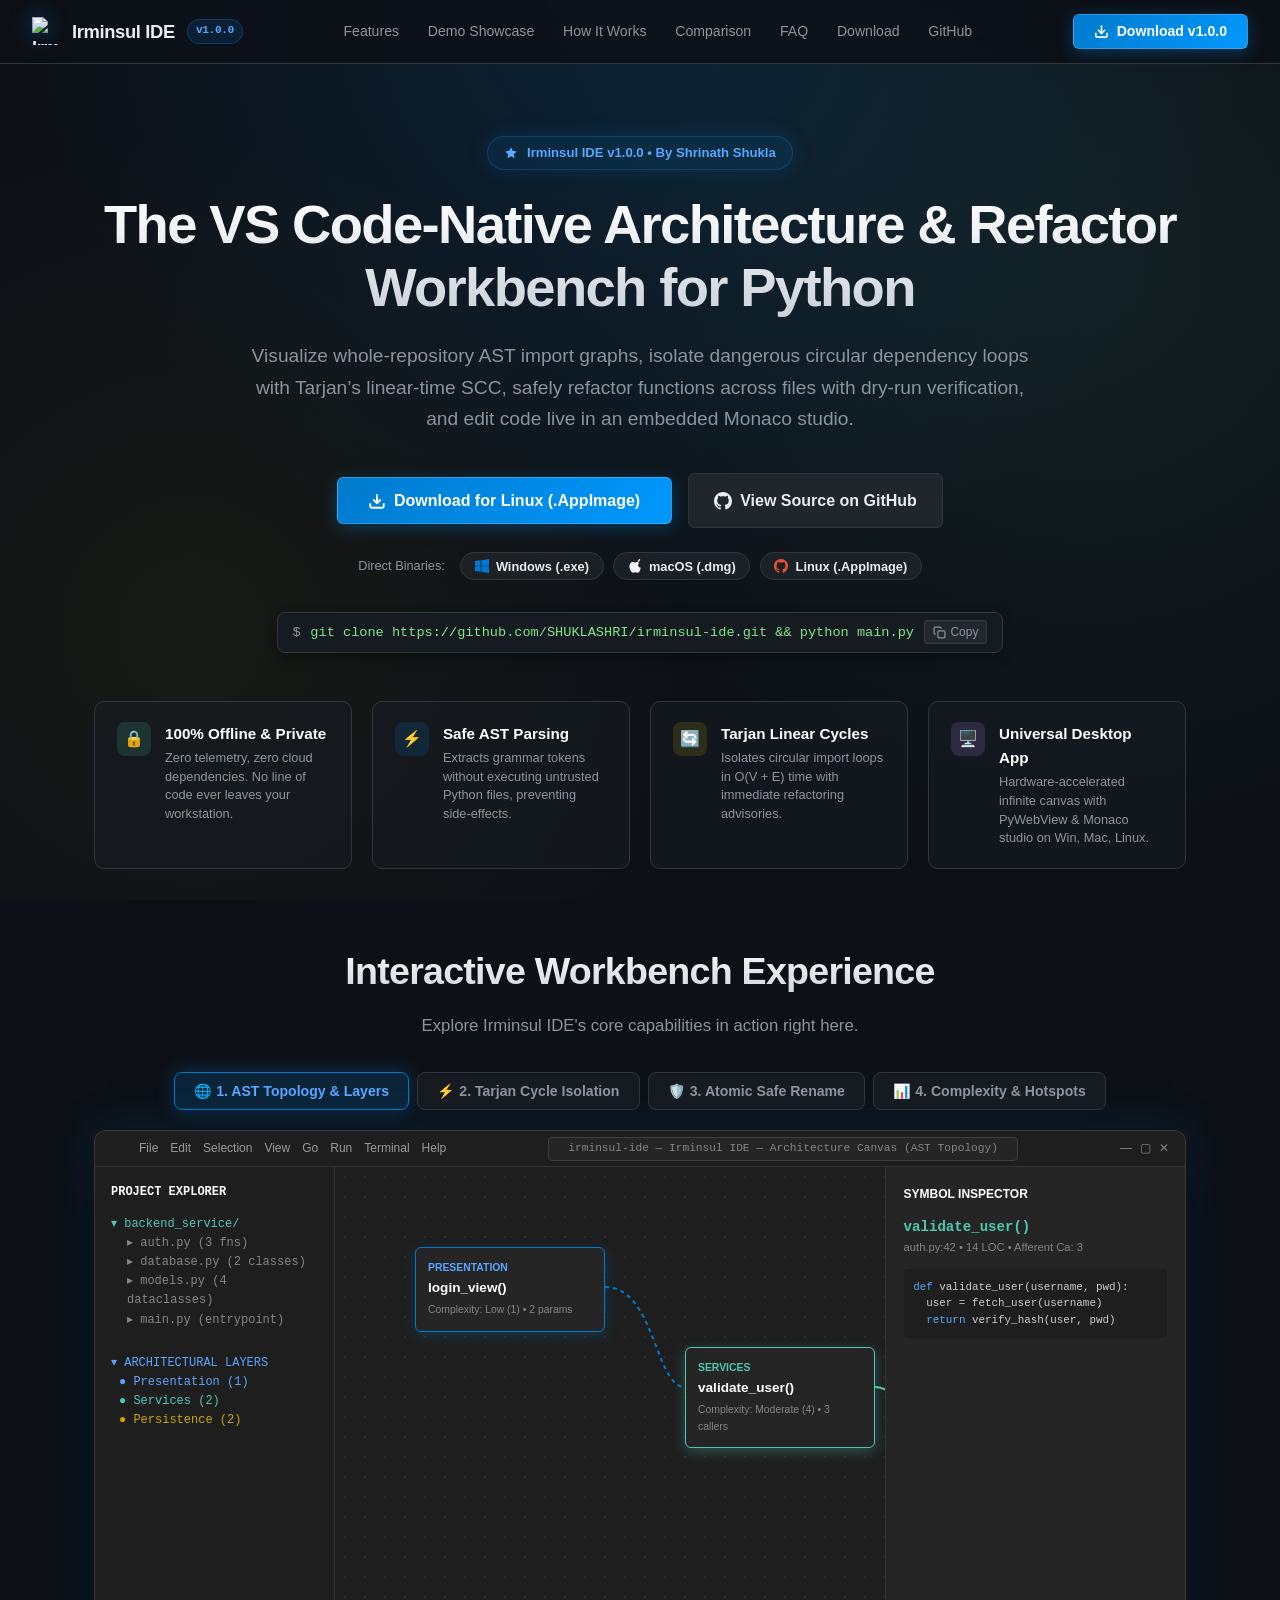
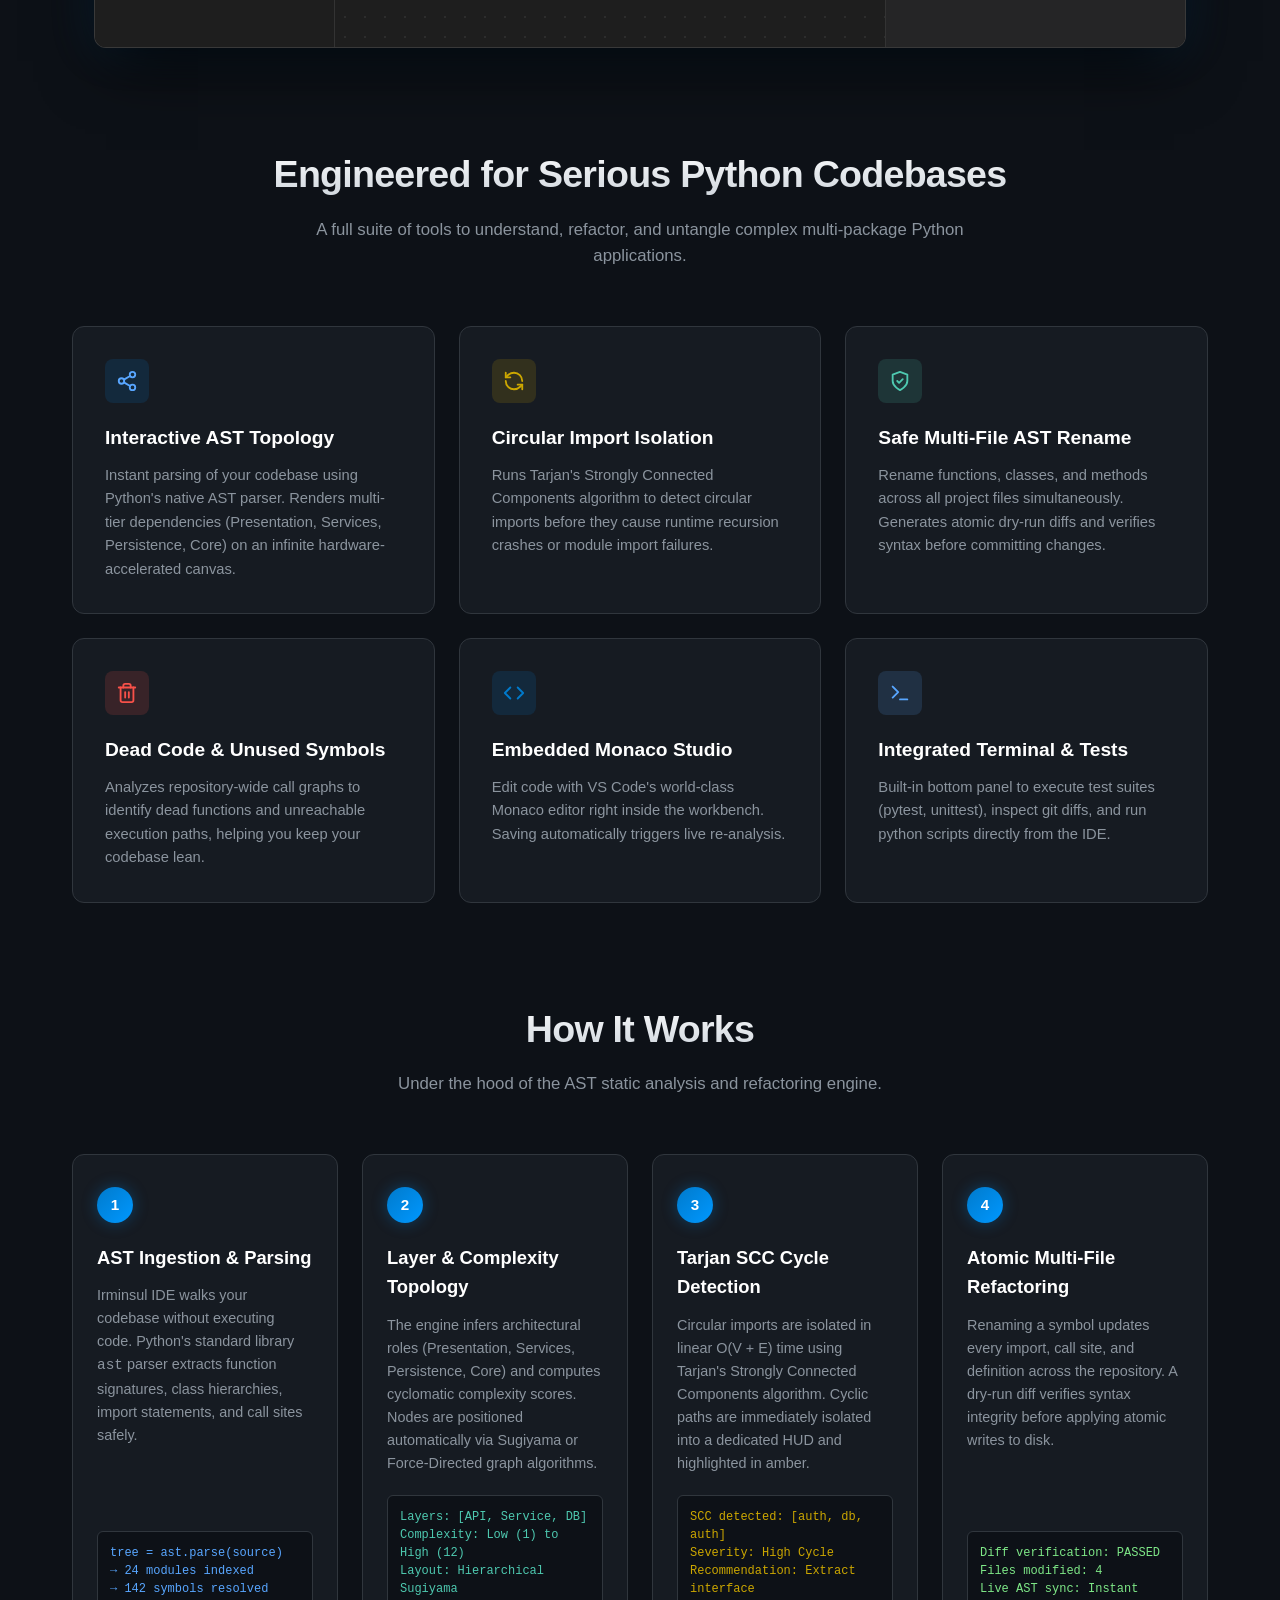
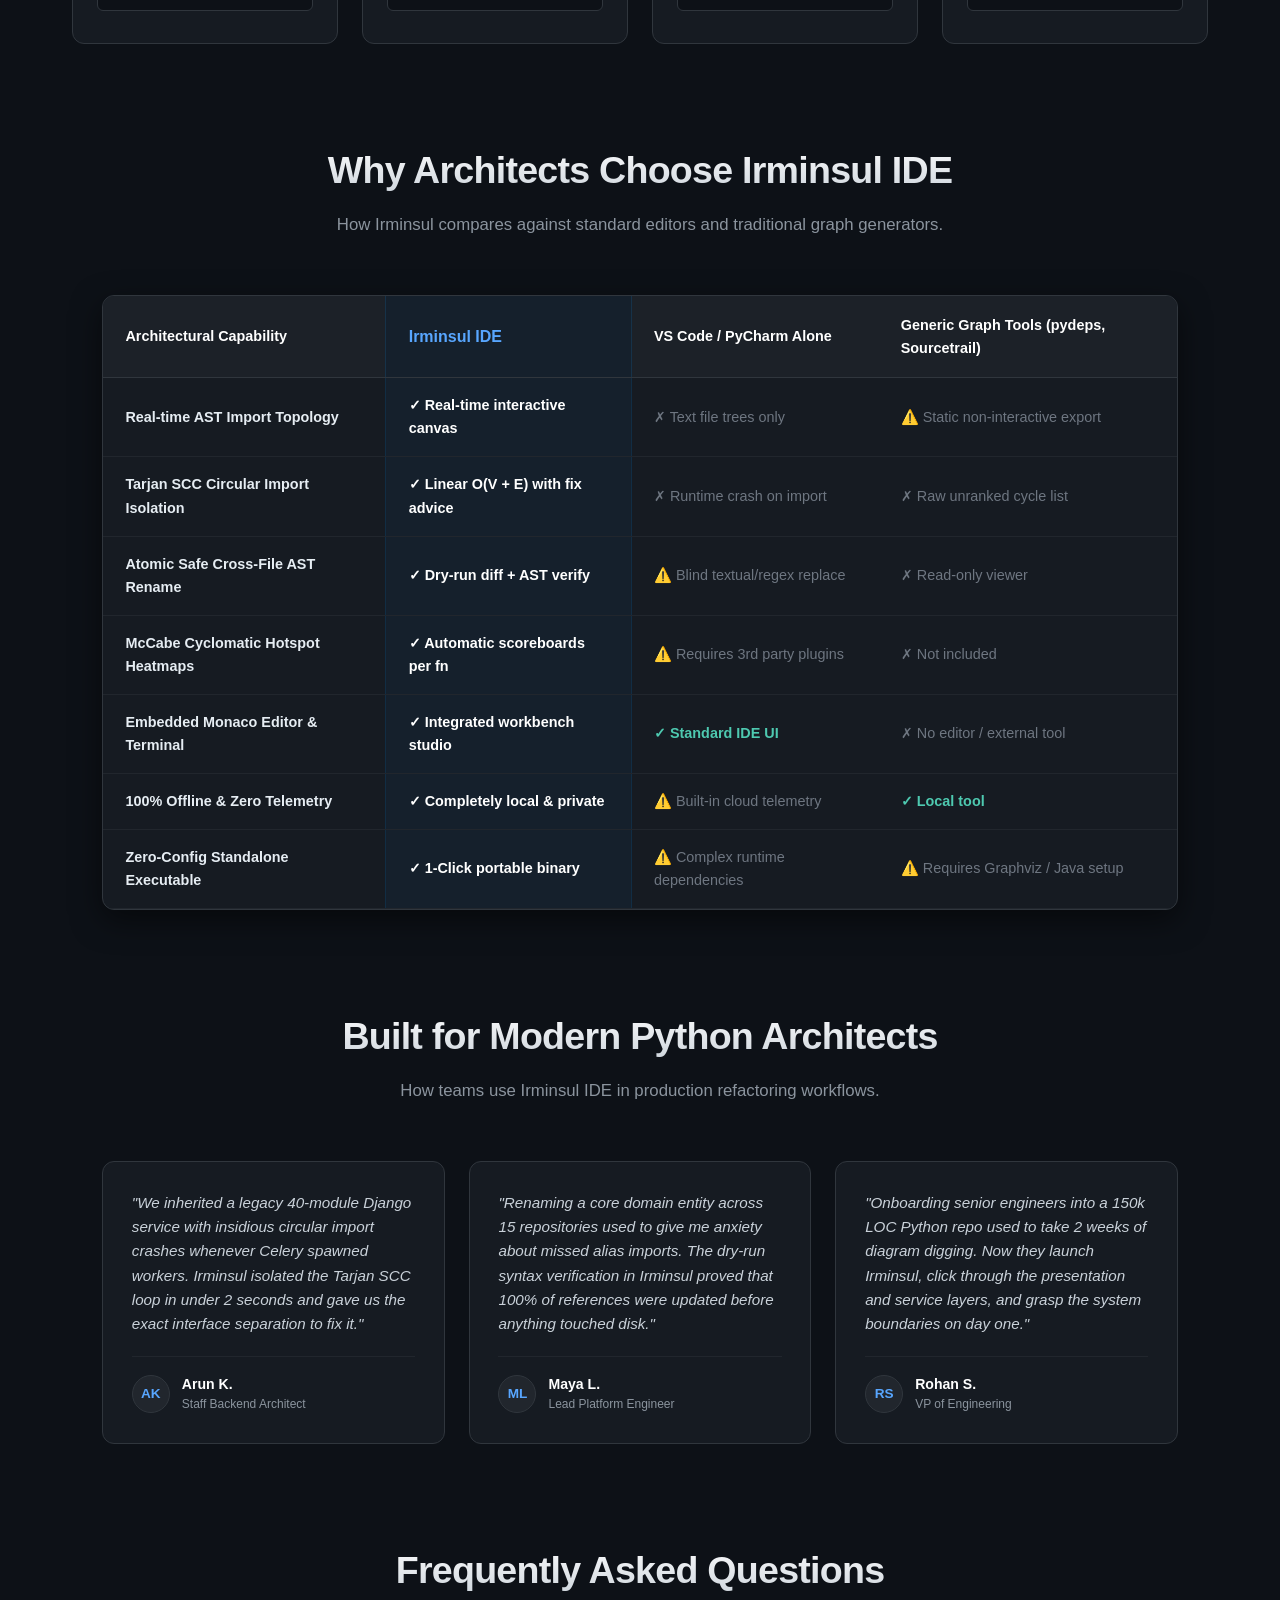
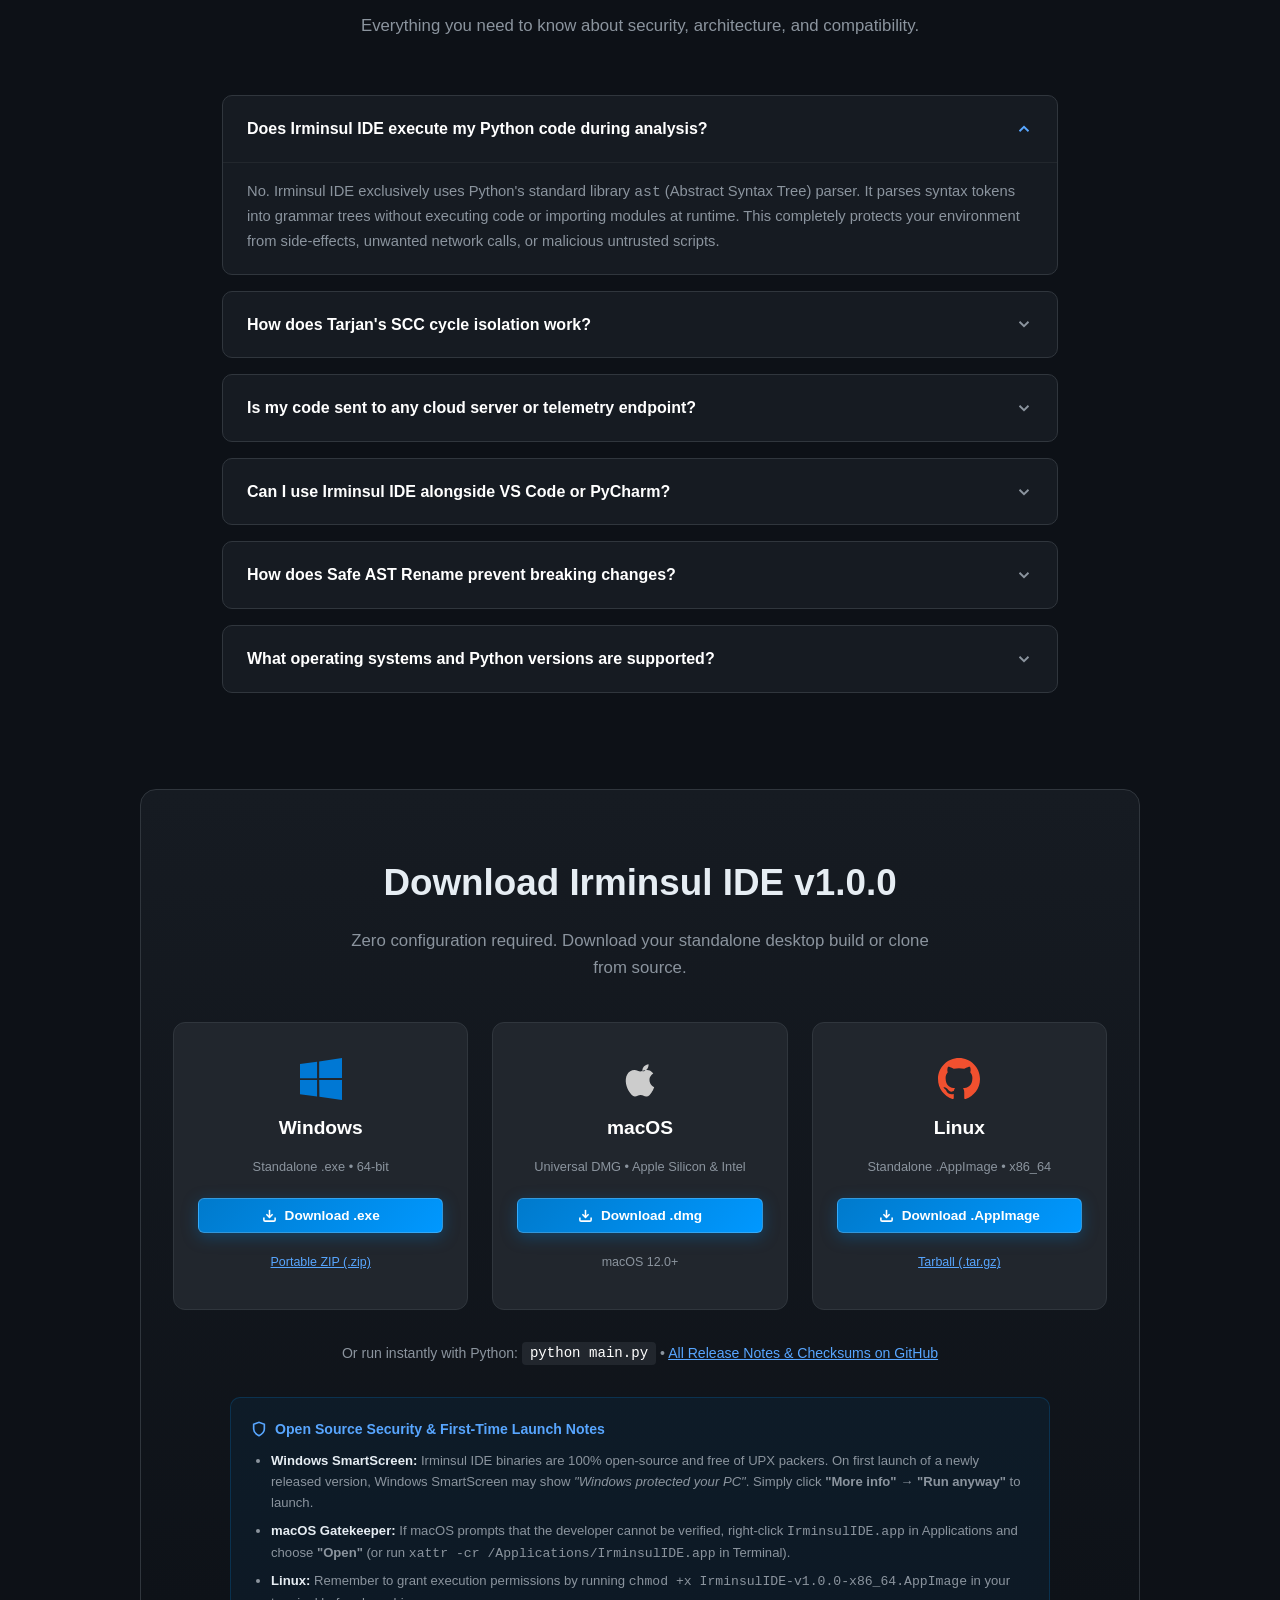
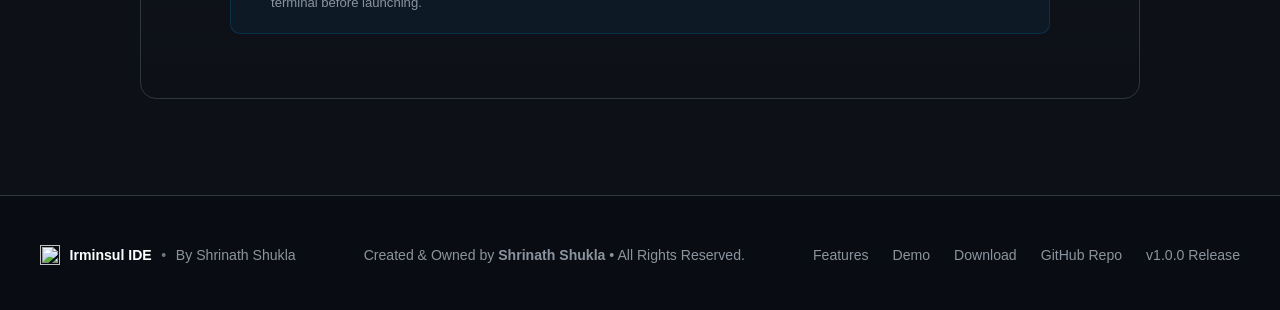
==== commit 0c131099: "style: adopt native VS Code font family (Segoe UI & Cascadia Code/Consolas) across app and landing p" ====
--- a/index.html
+++ b/index.html
@@ -7,9 +7,6 @@
   <meta name="description" content="Visual AST architecture explorer, Tarjan circular import detector, McCabe complexity analyzer, and safe multi-file refactoring workbench for Python codebases." />
   <link rel="icon" type="image/svg+xml" href="logo.svg" />
   <link rel="alternate icon" href="favicon.ico" />
-  <link rel="preconnect" href="https://fonts.googleapis.com">
-  <link rel="preconnect" href="https://fonts.gstatic.com" crossorigin>
-  <link href="https://fonts.googleapis.com/css2?family=Plus+Jakarta+Sans:wght@400;500;600;700;800&family=JetBrains+Mono:wght@400;500;600;700&display=swap" rel="stylesheet">
   <style>
     :root {
       --bg: #0d1117;
@@ -25,8 +22,8 @@
       --purple: #bc8cff;
       --text: #e6edf3;
       --text-muted: #8b949e;
-      --font-sans: 'Plus Jakarta Sans', -apple-system, BlinkMacSystemFont, 'Segoe UI', Roboto, sans-serif;
-      --font-mono: 'JetBrains Mono', Consolas, Monaco, monospace;
+      --font-sans: 'Segoe UI', -apple-system, BlinkMacSystemFont, 'Segoe UI Variable', Roboto, sans-serif;
+      --font-mono: 'Cascadia Code', 'Cascadia Mono', Consolas, 'Courier New', monospace;
     }
 
     * {
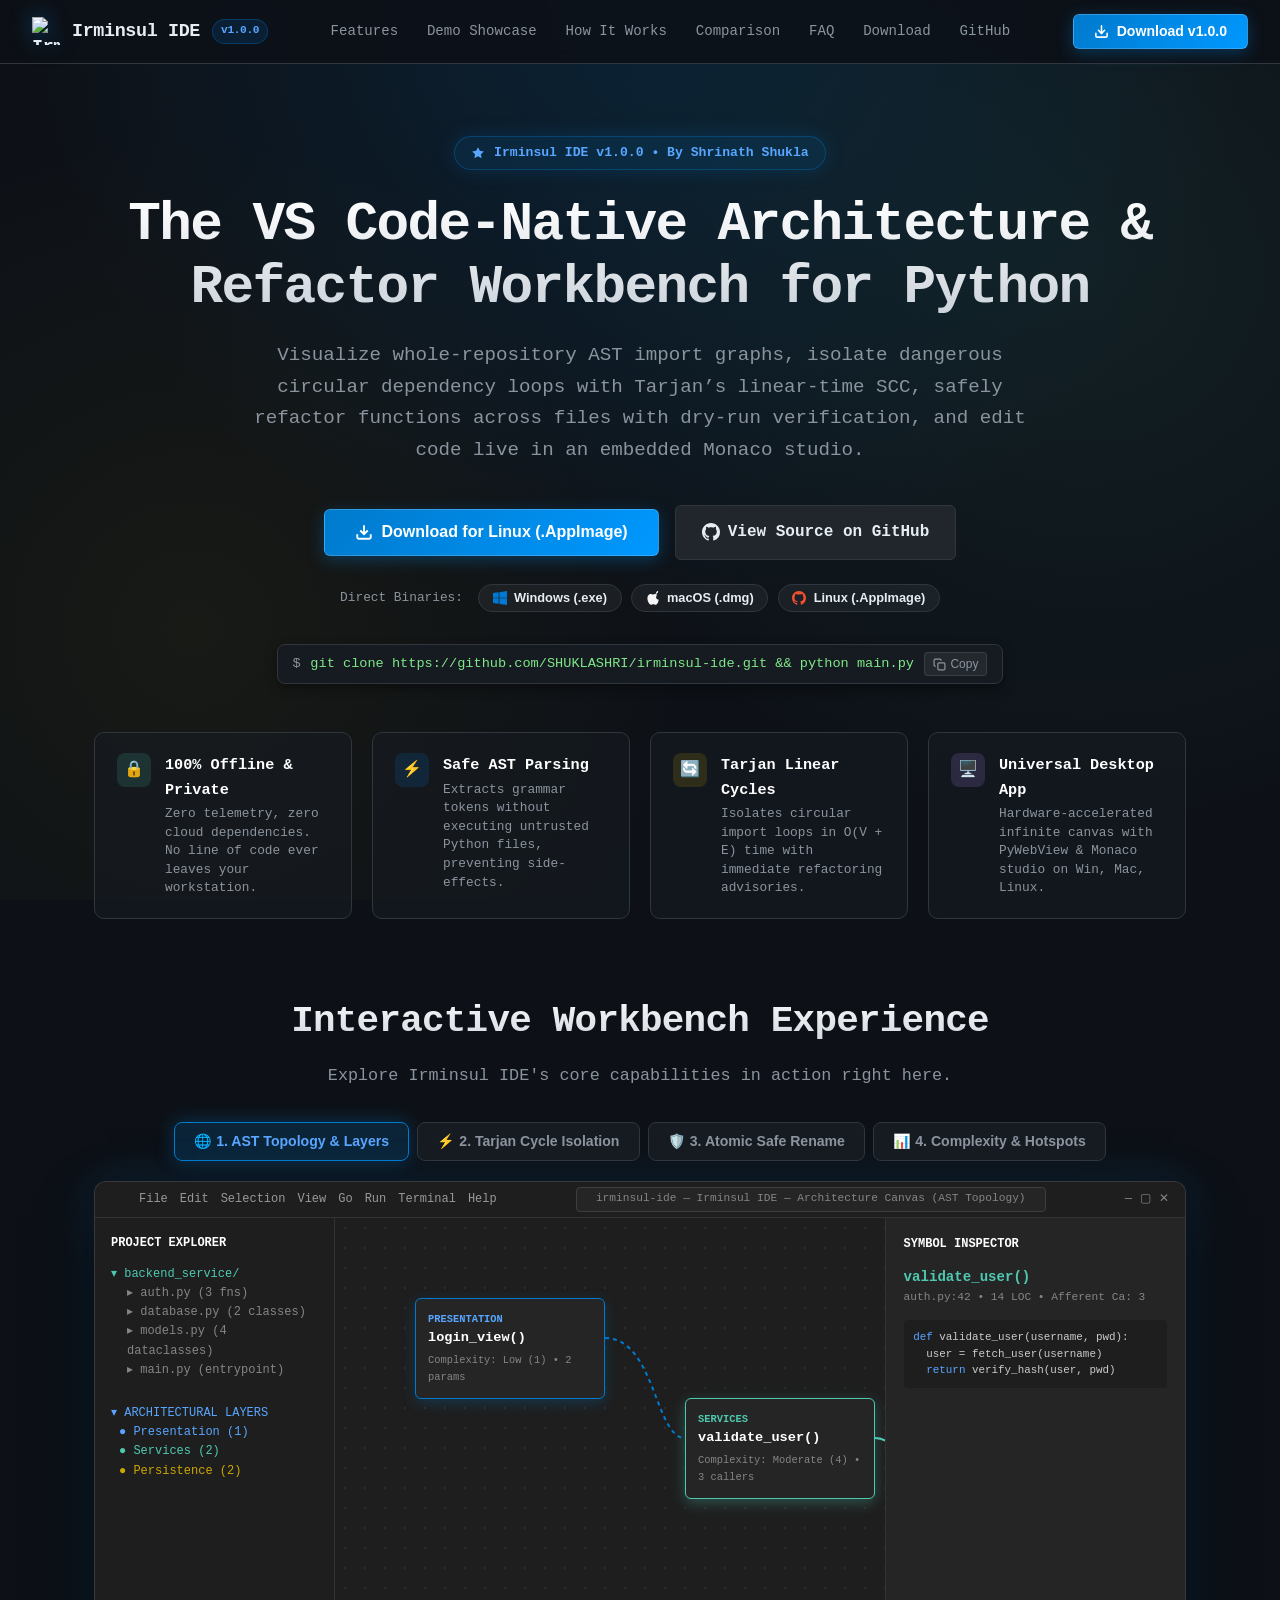
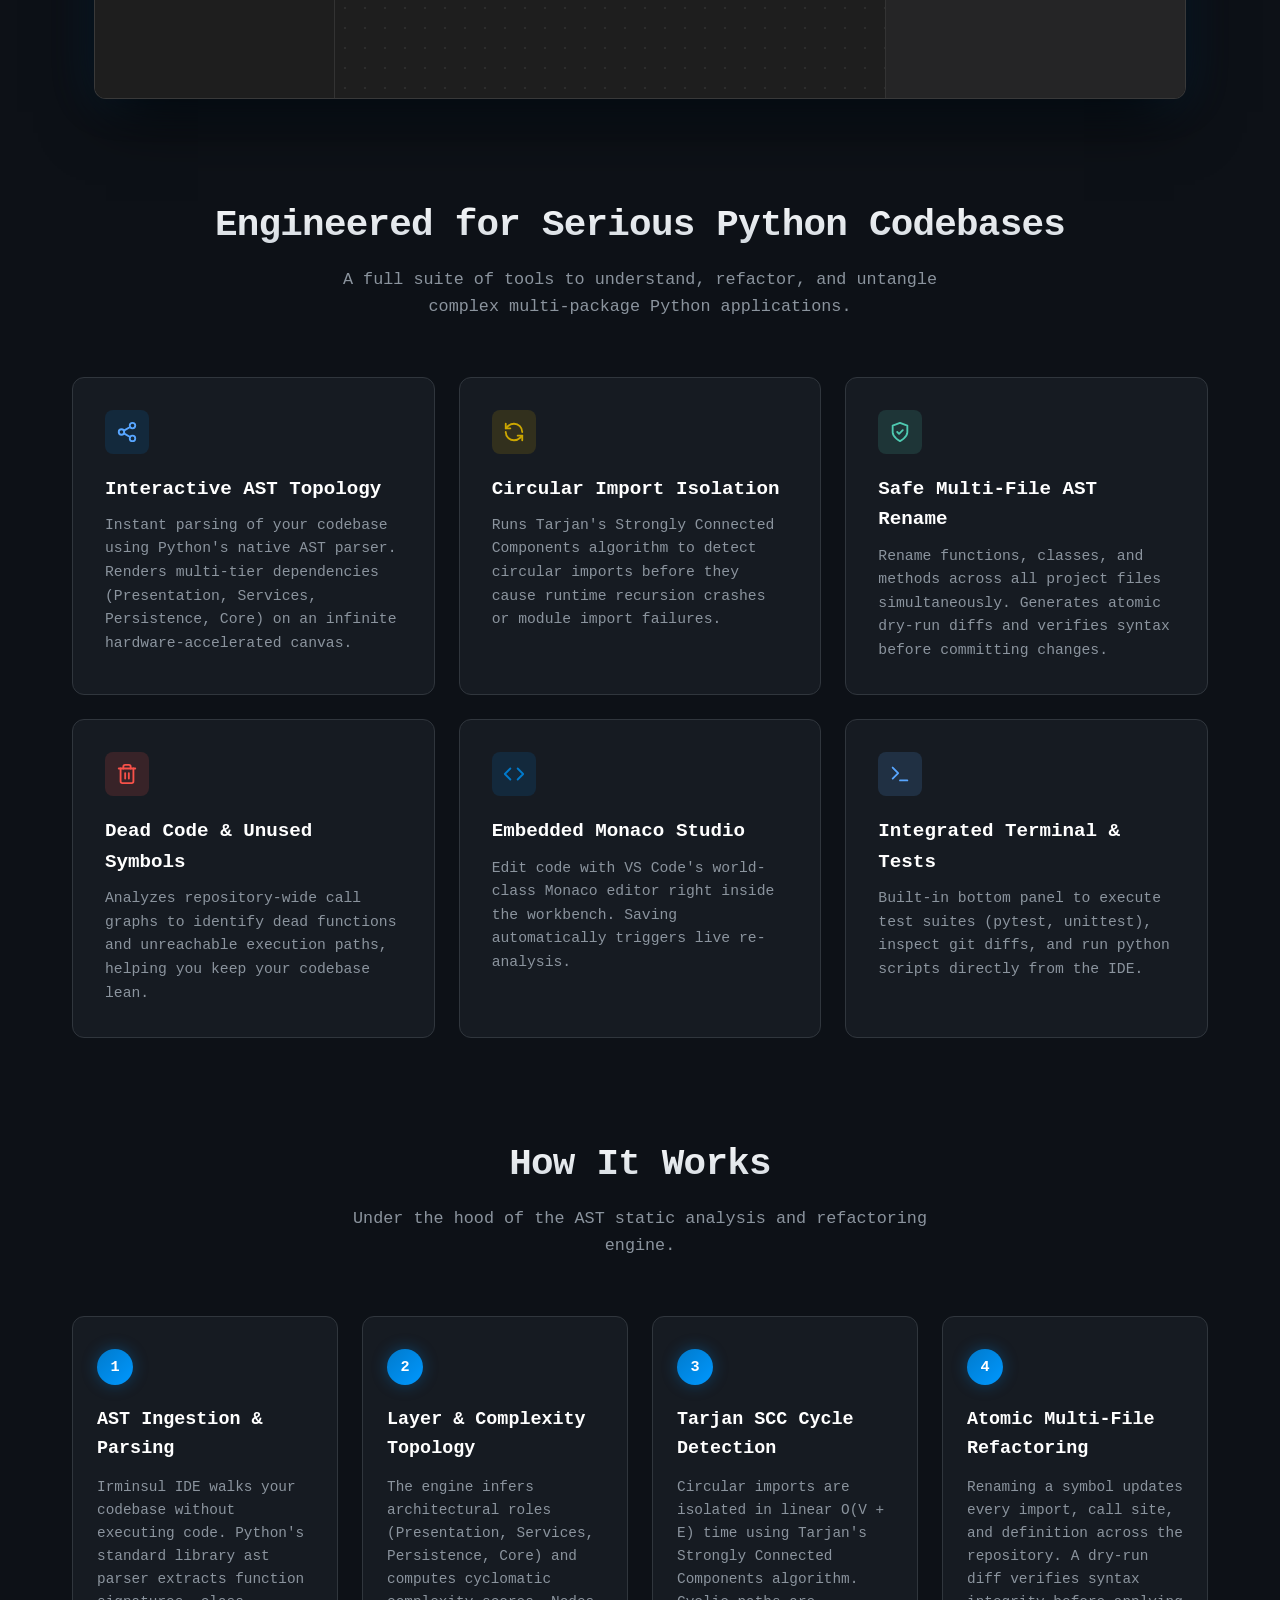
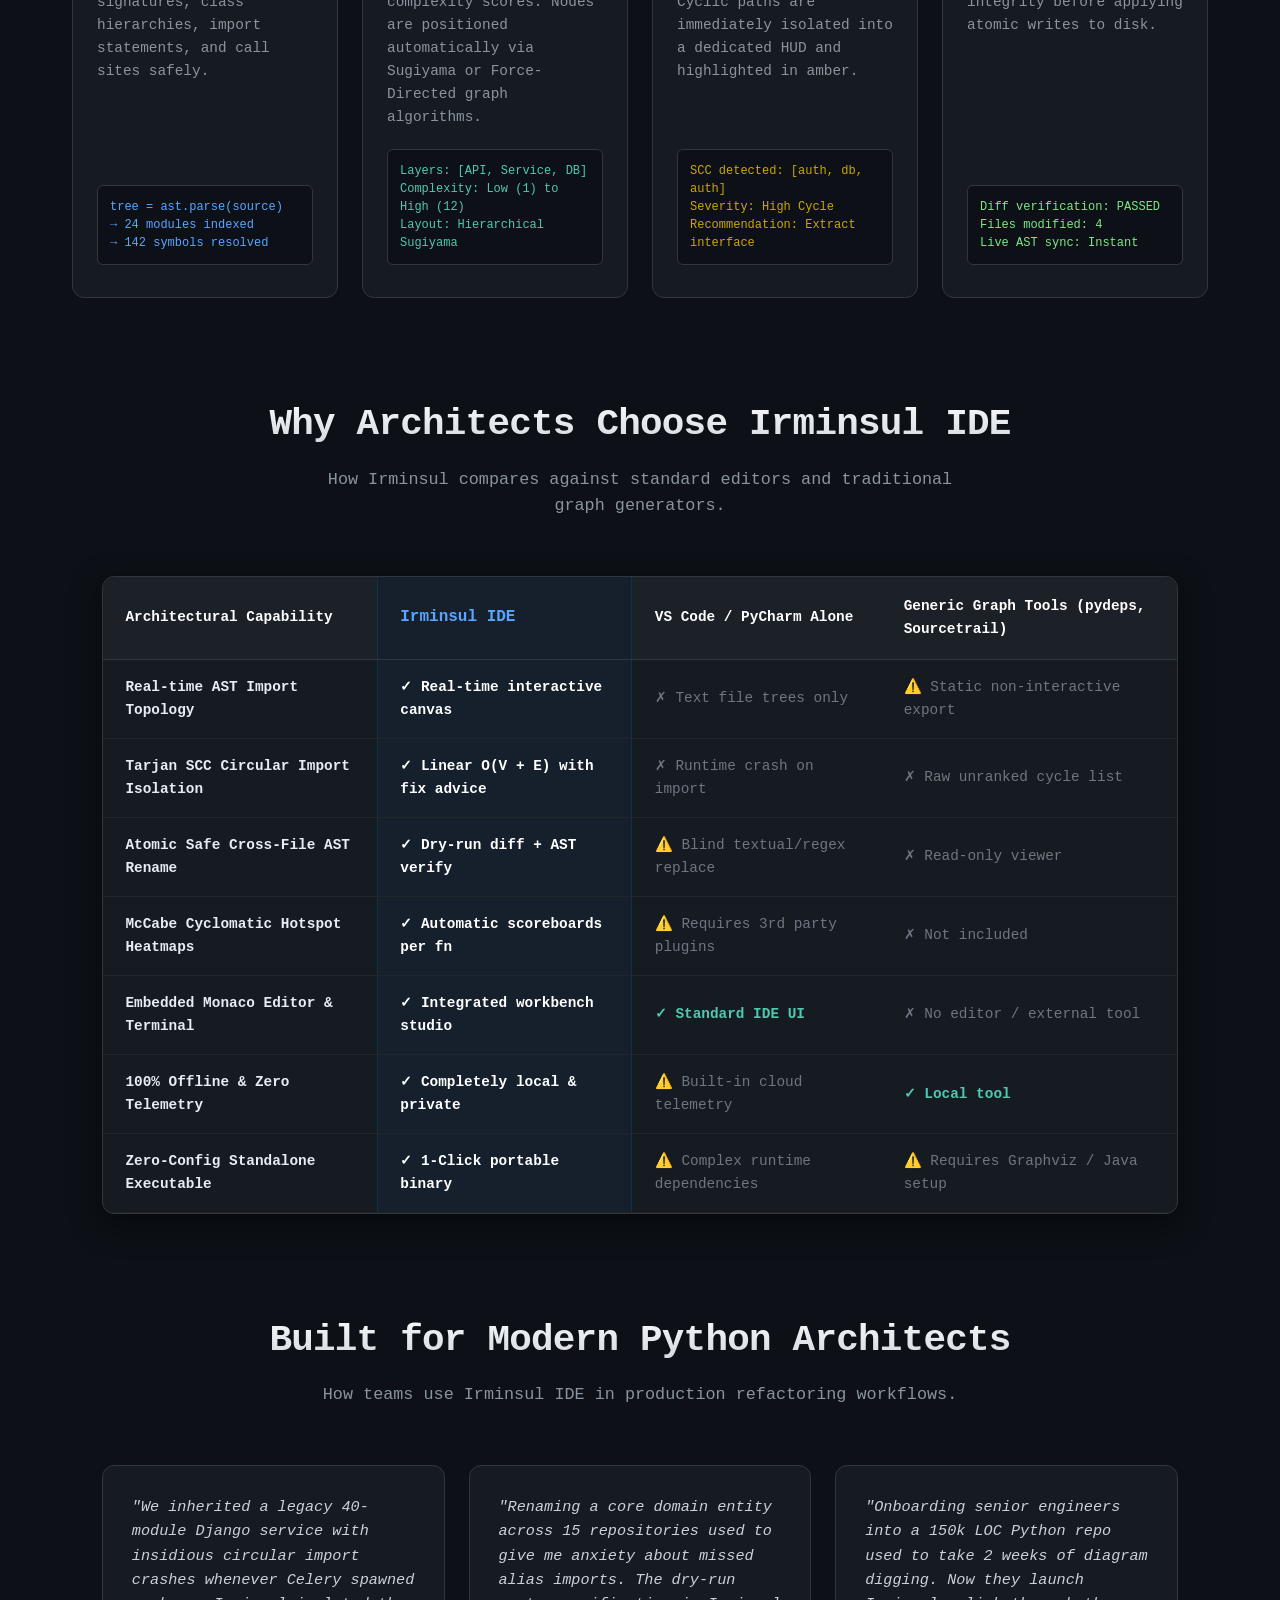
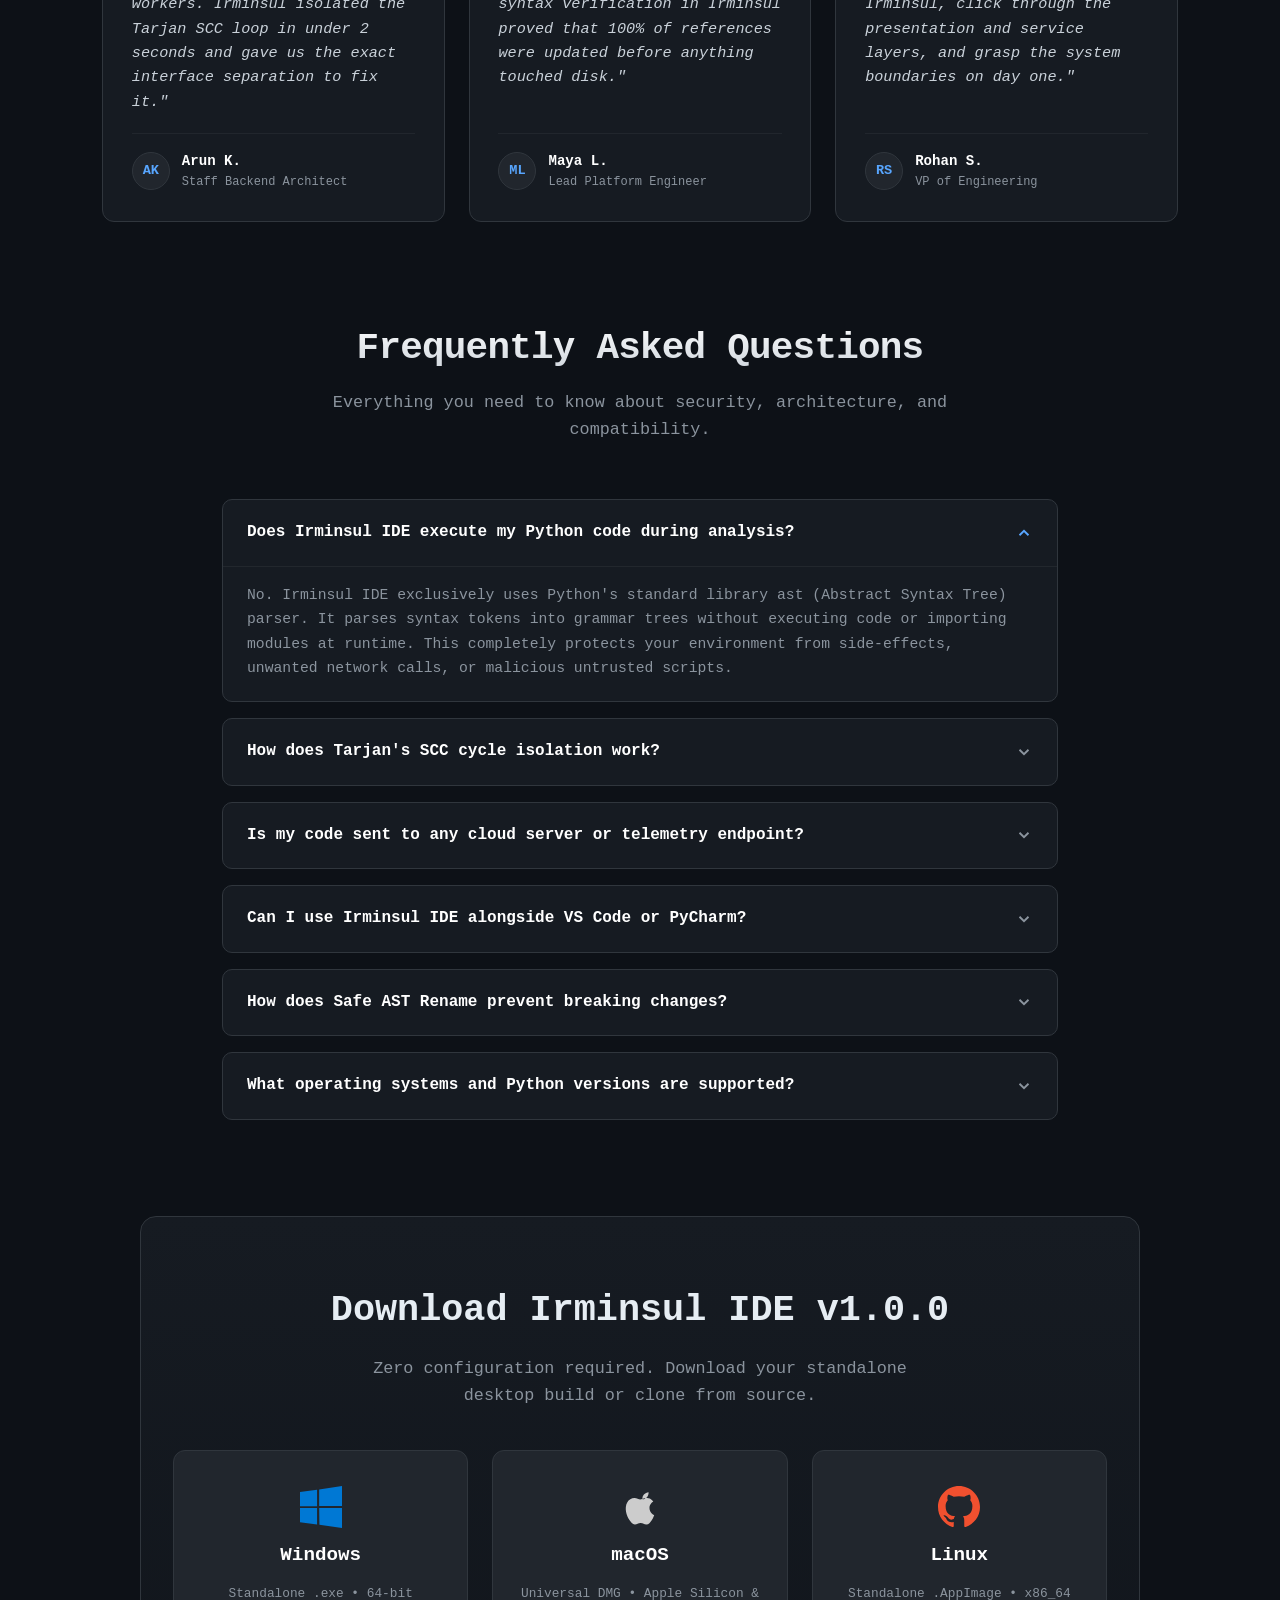
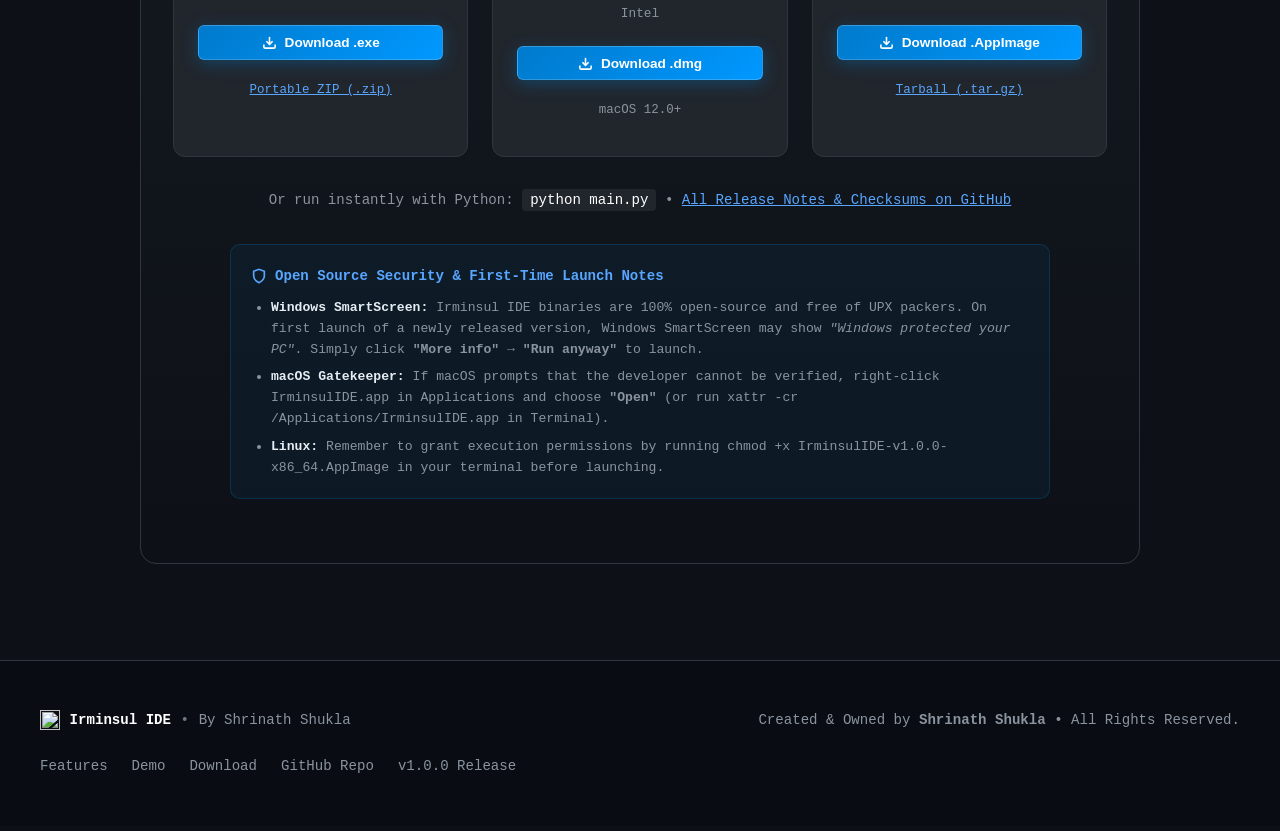
==== commit bfeab0c7: "style: enforce Consolas font, add architecture-explorer to irminsul-ide redirect, and ensure owner b" ====
--- a/index.html
+++ b/index.html
@@ -7,6 +7,11 @@
   <meta name="description" content="Visual AST architecture explorer, Tarjan circular import detector, McCabe complexity analyzer, and safe multi-file refactoring workbench for Python codebases." />
   <link rel="icon" type="image/svg+xml" href="logo.svg" />
   <link rel="alternate icon" href="favicon.ico" />
+  <script>
+    if (window.location.pathname.includes('/architecture-explorer')) {
+      window.location.replace(window.location.href.replace('/architecture-explorer', '/irminsul-ide'));
+    }
+  </script>
   <style>
     :root {
       --bg: #0d1117;
@@ -22,8 +27,8 @@
       --purple: #bc8cff;
       --text: #e6edf3;
       --text-muted: #8b949e;
-      --font-sans: 'Segoe UI', -apple-system, BlinkMacSystemFont, 'Segoe UI Variable', Roboto, sans-serif;
-      --font-mono: 'Cascadia Code', 'Cascadia Mono', Consolas, 'Courier New', monospace;
+      --font-sans: Consolas, 'Courier New', monospace;
+      --font-mono: Consolas, 'Courier New', monospace;
     }
 
     * {
